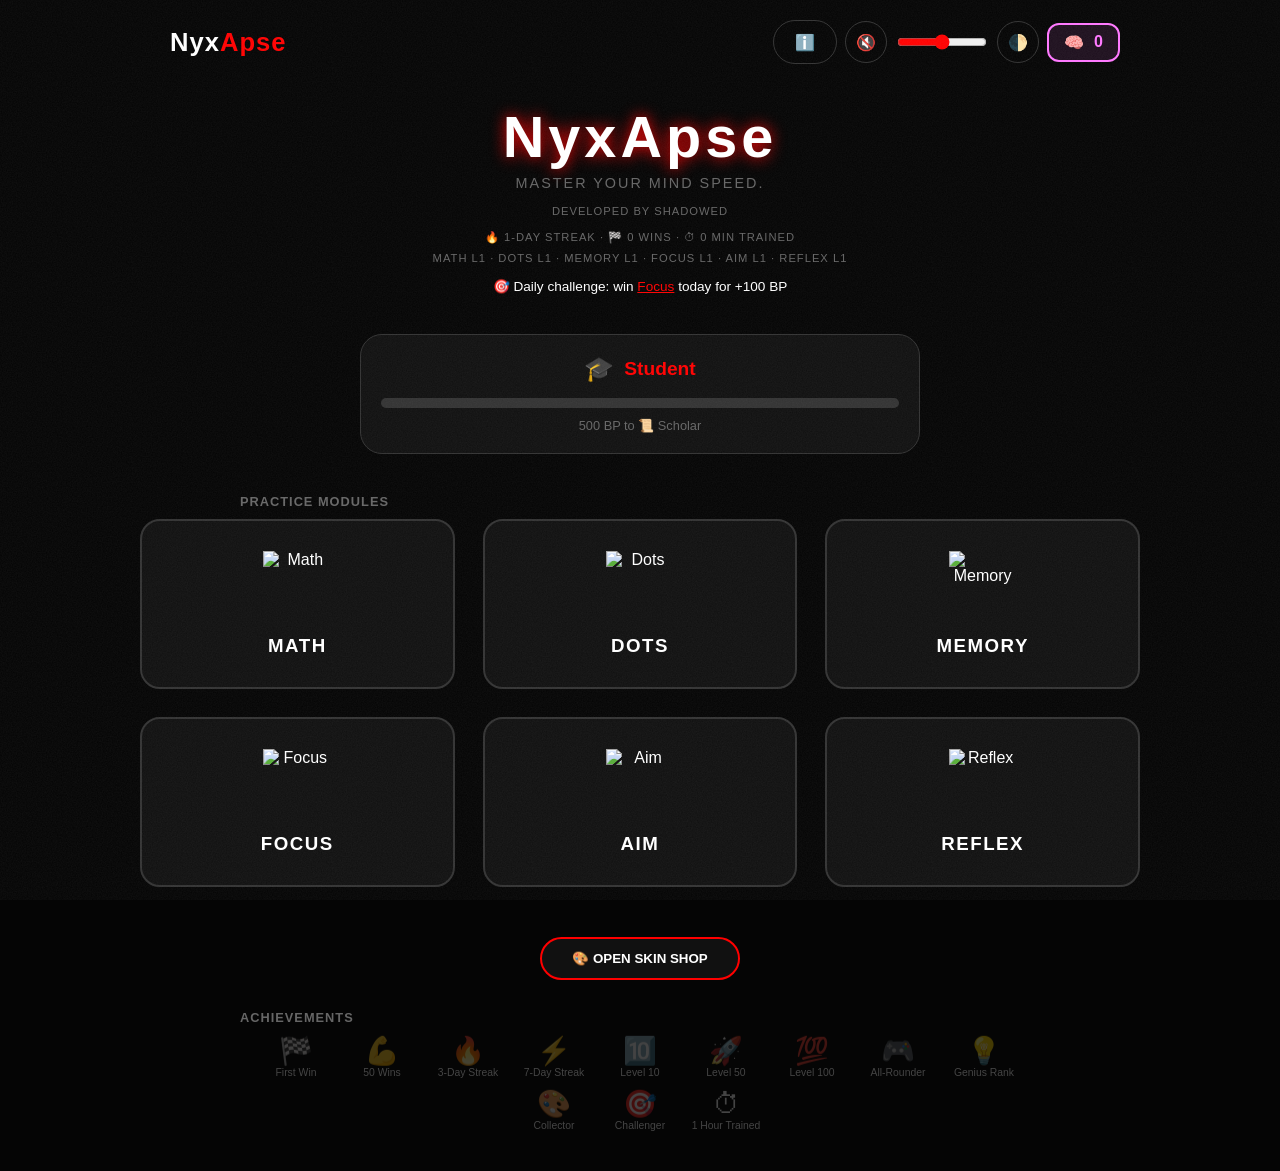
==== index.html @ dad2a2b0 "Add files via upload" ====
<!DOCTYPE html>
<html lang="en">
<head>
    <meta charset="UTF-8">
    <meta name="viewport" content="width=device-width, initial-scale=1.0">
    <link rel="icon" type="image/png" href="icon.png">
    <title>NyxApse | Brain Training Game</title>
    <link rel="manifest" href="manifest.json">
    <meta name="theme-color" content="#050505">
    <meta property="og:title" content="NyxApse - Master your mind speed">
    <meta property="og:description" content="6 brain games, ranks, skins and daily streaks. Free to play.">
    <meta property="og:image" content="https://shadowed-monarch.github.io/NyxApse/logo.png">
    <link rel="stylesheet" href="css/index.css?v=7">
    <link rel="stylesheet" href="css/ui.css?v=7">
</head>
<body>

    <div class="noise-overlay"></div>

    <header>
        <div class="logo-area">
            <img src="logo.png" alt="" class="site-logo">
            <span>Nyx<span style="color:var(--accent)">Apse</span></span>
        </div>
        <div style="display: flex; gap: 10px; align-items: center;">
            <a href="about.html" class="header-btn" style="text-decoration:none;" title="About">ℹ️</a>
            <button id="sound-btn" class="header-btn" onclick="toggleNoise()" aria-label="Toggle focus sound">🔇</button>
            <input id="vol" type="range" min="0.1" max="1.5" step="0.05" value="0.8" aria-label="Sound volume" style="width:70px;accent-color:var(--accent)" oninput="setVol(this.value)">
            <button class="header-btn" onclick="toggleLightDark()" aria-label="Toggle light or dark mode">🌓</button>
            <div class="brain-display">
                <span>🧠</span> <span id="brains">0</span>
            </div>
        </div>
    </header>

    <div class="hero">
        <h1>NyxApse</h1>
        <p>Master your mind speed.</p>
        <div class="dev-credit">DEVELOPED BY SHADOWED</div>
        <div id="bt-stats" class="dev-credit" style="line-height:1.8"></div>
        <div id="bt-daily" style="margin-top:10px;font-size:0.85rem;color:var(--text)"></div>
    </div>

    <div class="rank-container">
        <div style="display:flex; justify-content:center; align-items:center; gap:10px; margin-bottom:10px;">
            <span id="rank-icon" style="font-size:1.5rem;">🎓</span>
            <span id="rank-name" style="font-weight:bold; font-size:1.2rem; color:var(--accent)">STUDENT</span>
        </div>
        <div class="progress-bar"><div id="rank-progress"></div></div>
        <div id="next-rank-info" style="color:var(--subtext); font-size:0.8rem; margin-top:10px;"></div>
    </div>

    <div class="section-label">PRACTICE MODULES</div>

    <div class="game-grid">
        <a href="math.html" class="game-card">
            <img src="maths.png" alt="Math">
            <h3>MATH</h3>
        </a>
        <a href="dots.html" class="game-card">
            <img src="Dots.png" alt="Dots">
            <h3>DOTS</h3>
        </a>
        <a href="memory.html" class="game-card">
            <img src="memory.png" alt="Memory">
            <h3>MEMORY</h3>
        </a>
        <a href="stroop.html" class="game-card">
            <img src="Focus.png" alt="Focus">
            <h3>FOCUS</h3>
        </a>
        <a href="aim.html" class="game-card">
            <img src="Aim.png" alt="Aim">
            <h3>AIM</h3>
        </a>
        <a href="avoid.html" class="game-card">
            <img src="Reflex.png" alt="Reflex">
            <h3>REFLEX</h3>
        </a>
    </div>

    <button onclick="toggleShop()" style="margin-top:10px; padding:12px 30px; font-weight:bold; background:var(--card); color:var(--text); border:2px solid var(--accent); border-radius:25px; cursor:pointer;">
        🎨 OPEN SKIN SHOP
    </button>
    
    <div class="section-label" style="margin-top:30px">ACHIEVEMENTS</div>
    <div id="bt-ach" style="display:flex;flex-wrap:wrap;gap:10px;justify-content:center;width:90%;max-width:800px;margin-bottom:40px"></div>

    <div id="shop-overlay">
        <h2 style="color:var(--text); margin-bottom:30px;">CHOOSE SKIN</h2>
        <div class="shop-grid" id="shop-grid"></div>
        <div style="max-width:340px;text-align:center;color:var(--subtext);font-size:0.8rem;line-height:1.5;margin-bottom:12px"><b style="color:var(--text)">Save &amp; transfer</b><br>Your progress is stored only in this browser. Use <b>Export</b> to copy a save code, either as a backup or to move your progress to another device. Use <b>Import</b> to paste a code and restore it. <b>Reset</b> erases everything.</div>
        <div style="display:flex;gap:10px;margin-bottom:20px;flex-wrap:wrap;justify-content:center"><button class="header-btn" onclick="BT.exportSave()" title="Copy your save code (backup or move to another device)">📤 Export save</button><button class="header-btn" onclick="BT.importSave()" title="Paste a save code to restore your progress">📥 Import save</button><button class="header-btn" onclick="BT.resetSave()" title="Erase all progress">🗑 Reset</button></div>
        <button onclick="toggleShop()" style="padding:10px 20px; cursor:pointer; background:var(--text); color:var(--bg); border:none; border-radius:5px;">CLOSE</button>
    </div>

    <script src="js/theme.js?v=7"></script>
    <script src="js/game.js?v=7"></script>
    <script src="js/index.js?v=7"></script>
</body>
</html>
---- css/index.css ----
/* index.css - styles for the home screen */
@property --accent { syntax: '<color>'; initial-value: #ff0000; inherits: true; }

:root[data-theme="dark"] {
    --bg: #050505; --card: #111; --text: #ffffff;
    --subtext: #666; --border: #333; --overlay: rgba(0,0,0,0.95);
    --shadow-color: var(--accent);
}

:root[data-theme="light"] {
    --bg: #f5f5f5; --card: #ffffff; --text: #000000;
    --subtext: #555; --border: #ddd; --overlay: rgba(255,255,255,0.95);
    --shadow-color: transparent;
}

@keyframes rainbow-loop {
    0% { --accent: #ff0000; } 20% { --accent: #ffcc00; } 40% { --accent: #00ff00; }
    60% { --accent: #00ffff; } 80% { --accent: #9900ff; } 100% { --accent: #ff0000; }
}

.rainbow-active { animation: rainbow-loop 5s infinite linear !important; }

/* VISUAL NOISE (KEEPING GRAIN, REMOVED SCANLINES) */
.noise-overlay {
    position: fixed; top: 0; left: 0; width: 100%; height: 100%;
    pointer-events: none; z-index: 9999; opacity: 0.05;
    background: url("data:image/svg+xml,%3Csvg xmlns='http://www.w3.org/2000/svg' width='200' height='200'%3E%3Cfilter id='n'%3E%3CfeTurbulence type='fractalNoise' baseFrequency='.8' numOctaves='3'/%3E%3C/filter%3E%3Crect width='100%25' height='100%25' filter='url(%23n)'/%3E%3C/svg%3E");
    filter: contrast(170%) brightness(1000%);
}

body {
    background: var(--bg); color: var(--text);
    font-family: 'Segoe UI', sans-serif; margin: 0;
    display: flex; flex-direction: column; align-items: center; min-height: 100vh;
}

header {
    width: 100%; max-width: 1000px; padding: 20px;
    display: flex; justify-content: space-between; align-items: center; box-sizing: border-box;
}

.logo-area { display: flex; align-items: center; font-size: 1.5rem; font-weight: bold; letter-spacing: 1px; gap: 10px; }
.site-logo { height: 40px; width: auto; }

.hero { text-align: center; margin: 20px 0 20px 0; }
.hero h1 { font-size: 3rem; margin: 0; letter-spacing: 4px; font-weight: 900; text-shadow: 0 0 15px var(--shadow-color); }
.hero p { color: var(--subtext); letter-spacing: 2px; margin-top: 5px; text-transform: uppercase; font-size: 0.9rem; }
.dev-credit { font-size: 0.7rem; color: var(--subtext); margin-top: 10px; letter-spacing: 1px; text-transform: uppercase; }

.brain-display {
    background: rgba(255, 119, 255, 0.1); padding: 8px 15px; border-radius: 12px;
    color: #ff77ff; font-weight: bold; border: 2px solid #ff77ff;
    display: flex; align-items: center; gap: 10px;
}

.rank-container {
    width: 90%; max-width: 500px; background: var(--card);
    padding: 20px; border-radius: 20px; margin: 20px 0;
    border: 1px solid var(--border); text-align: center;
}
.progress-bar { width: 100%; height: 10px; background: var(--border); border-radius: 5px; margin-top: 15px; overflow: hidden; }
#rank-progress { height: 100%; background: var(--accent); width: 0%; transition: width 0.5s ease; box-shadow: 0 0 10px var(--shadow-color); }

.section-label {
    width: 90%; max-width: 800px; text-align: left; 
    margin: 20px 0 10px 0; color: var(--subtext); 
    font-size: 0.8rem; font-weight: bold; letter-spacing: 1px;
}

.game-grid {
    display: grid;
    grid-template-columns: repeat(auto-fit, minmax(140px, 1fr));
    gap: 20px; width: 90%; max-width: 800px; margin-bottom: 40px;
}

.game-card {
    background: var(--card); padding: 20px; border-radius: 15px;
    text-align: center; border: 2px solid var(--border); text-decoration: none;
    color: var(--text); transition: 0.3s; display: flex; flex-direction: column; align-items: center;
}
.game-card:hover { border-color: var(--accent); transform: translateY(-5px); box-shadow: 0 0 15px var(--shadow-color); }
.game-card img { width: 50px; height: 50px; margin-bottom: 10px; object-fit: contain; }

#shop-overlay { position: fixed; inset: 0; background: var(--overlay); display: none; flex-direction: column; align-items: center; justify-content: center; z-index: 1000; }
.shop-grid { display: grid; grid-template-columns: repeat(4, 1fr); gap: 15px; margin-bottom: 30px; }
.shop-item { width: 60px; height: 60px; border-radius: 50%; cursor: pointer; border: 3px solid transparent; display: flex; align-items: center; justify-content: center; }
.shop-item.selected { border-color: var(--text); box-shadow: 0 0 15px var(--text); }

.header-btn { background:none; border:1px solid var(--border); color:var(--text); cursor:pointer; padding:5px 12px; border-radius:15px; font-size: 1.1rem; transition: 0.2s; }
.header-btn:hover { border-color: var(--accent); }
---- css/ui.css ----
/* ui.css - shared responsive UI polish for every NyxApse page (loads last, overrides page styles) */
:root { --gh: clamp(260px, calc(var(--vvh, 100dvh) - 230px), 700px); }
* { -webkit-tap-highlight-color: transparent; }
button, a, input { touch-action: manipulation; }
::selection { background: var(--accent); color: #000; }
:focus-visible { outline: 3px solid var(--accent); outline-offset: 3px; }

/* ---------- Buttons ---------- */
.game-btn {
  min-height: 52px; padding: 14px 38px !important; font-weight: 700; letter-spacing: .04em;
  font-size: clamp(1.05rem, 2.6vw, 1.35rem) !important; border-radius: 999px !important;
  margin-top: clamp(12px, 3vh, 28px) !important; border: 2px solid var(--accent) !important;
  background: linear-gradient(135deg, color-mix(in srgb, var(--accent) 20%, var(--bg)), var(--bg)) !important;
  box-shadow: 0 6px 20px -10px var(--accent); transition: transform .15s, box-shadow .2s;
}
.game-btn:hover { background: var(--accent) !important; color: #000 !important; transform: translateY(-2px); box-shadow: 0 10px 26px -8px var(--accent); }
.game-btn:active { transform: scale(.96); }
.header-btn { min-width: 42px; min-height: 42px; display: inline-flex; align-items: center; justify-content: center; border-radius: 999px !important; transition: .2s; }
.header-btn:hover { background: var(--accent) !important; color: #000 !important; transform: translateY(-1px); }
body > header > a:first-child:not(.back-btn) { border: 1px solid var(--border); padding: 7px 16px; border-radius: 999px; transition: .2s; }
body > header > a:first-child:not(.back-btn):hover { border-color: var(--accent); background: var(--accent); color: #000 !important; }
header button { min-width: 34px; min-height: 34px; }

/* ---------- Game pages ---------- */
body:has(#game-container) { height: var(--vvh, 100dvh) !important; }
body:has(#game-container) > header { position: sticky; top: 0; z-index: 60; backdrop-filter: blur(8px); padding-inline: max(20px, calc((100vw - 900px) / 2)) !important; }
#game-container { height: var(--gh) !important; max-width: 900px !important; border-radius: 18px !important; box-shadow: 0 0 40px -18px var(--accent); }
body:has(#input-area) { --gh: clamp(240px, calc(var(--vvh, 100dvh) - 330px), 640px); }
body:has(#ans[inputmode]) { --gh: clamp(200px, calc(var(--vvh, 100dvh) - 430px), 600px); }
body:has(#main-start-btn):not(:has(#stats-bar)) #game-container {
  --ms: clamp(220px, min(92vw, calc(var(--vvh, 100dvh) - 250px)), 520px);
  width: var(--ms) !important; height: var(--ms) !important; max-width: none !important; max-height: none !important;
}
body > div[style*="font-size:1.2rem"]:has(> div) { display: flex !important; justify-content: center; }
#stats, #stats-bar, body > div[style*="font-size:1.2rem"] { gap: 10px; margin-top: 10px !important; font-size: clamp(.95rem, 2.4vw, 1.15rem) !important; }
#stats > div, #stats-bar > div, body > div[style*="font-size:1.2rem"] > div { background: var(--panel, transparent); border: 1px solid var(--border); border-radius: 999px; padding: 4px 16px; }
#input-area { margin-top: 12px !important; }
#ans { width: min(80vw, 260px) !important; transition: box-shadow .2s; }
#ans:focus { box-shadow: 0 0 18px var(--accent); }
#btn-container h1 { font-size: clamp(1.5rem, 5vw, 2.4rem) !important; max-width: 90%; }
@media (max-height: 560px) {
  body:has(#game-container) { --gh: clamp(150px, calc(var(--vvh, 100dvh) - 190px), 400px) !important; }
  body:has(#input-area) { --gh: clamp(120px, calc(var(--vvh, 100dvh) - 250px), 360px) !important; }
}

/* ---------- Home page ---------- */
.hero h1 { font-size: clamp(2rem, 7vw, 3.6rem) !important; }
header .logo-area { font-size: clamp(1.1rem, 4vw, 1.6rem); }
body > header:not(:has(.back-btn)) > div:last-child { flex-wrap: wrap; justify-content: flex-end; }
#vol { width: clamp(50px, 14vw, 90px) !important; }
.rank-container { max-width: 560px; border-radius: 22px; }
.game-grid { grid-template-columns: repeat(2, 1fr); gap: clamp(12px, 3vw, 24px); }
.game-card { border-radius: 20px; padding: clamp(16px, 3vw, 30px) 16px; }
.game-card h3 { margin: 6px 0 0; letter-spacing: .08em; }
@media (min-width: 760px) {
  .game-grid { grid-template-columns: repeat(3, 1fr); max-width: 900px; }
  .game-card img { width: 68px; height: 68px; }
}
@media (min-width: 1100px) { .game-grid { max-width: 1000px; gap: 28px; } }
#shop-overlay { overflow: auto; padding: 20px; box-sizing: border-box; justify-content: safe center !important; }
.shop-grid { grid-template-columns: repeat(4, auto) !important; }
.shop-item { width: clamp(52px, 16vw, 76px) !important; height: clamp(52px, 16vw, 76px) !important; transition: transform .15s; }
.shop-item:hover { transform: scale(1.1); }
@media (min-width: 640px) { .shop-grid { grid-template-columns: repeat(5, auto) !important; } }

/* ---------- About page ---------- */
.content-wrap { max-width: 780px !important; }
.section { transition: border-color .2s; }
.section:hover { border-color: var(--accent); }
.section p, .section li { line-height: 1.7; font-size: clamp(.95rem, 2.2vw, 1.05rem); }
h1 { font-size: clamp(1.7rem, 6vw, 2.6rem) !important; }

/* ---------- Small-screen fixes ---------- */
.rank-container { box-sizing: border-box; }
.header-btn { padding: 0 10px !important; font-size: 1rem !important; }
body > header:not(:has(.back-btn)) > div:last-child { gap: 8px !important; }
@media (max-width: 480px) { #vol { display: none; } }

/* ---------- Game header on phones ---------- */
body:has(#game-container) > header { gap: 6px; }
body:has(#game-container) > header > * { flex-shrink: 0; }
body:has(#game-container) > header > div:nth-child(2) { display: flex; align-items: center; justify-content: center; flex-wrap: wrap; row-gap: 2px; font-size: .85rem; }
body:has(#game-container) > header > div:nth-child(2) small { flex-basis: 100%; }
body > header > a:first-child:not(.back-btn) { white-space: nowrap; padding: 6px 12px; font-size: .85rem; }
@media (max-width: 480px) { body:has(#game-container) > header { padding-inline: 12px !important; } header button { min-width: 30px; min-height: 30px; } }

/* ---------- Narrow phones: header on two rows so nothing is cut off ---------- */
html, body { max-width: 100vw; }
@media (max-width: 520px) {
  body:has(#game-container) > header { flex-wrap: wrap; justify-content: space-between; row-gap: 6px; padding-block: 8px !important; }
  body:has(#game-container) > header > div:nth-child(2) { order: 3; flex-basis: 100%; }
  body:has(#game-container) { --gh: clamp(240px, calc(var(--vvh, 100dvh) - 280px), 640px); }
  body:has(#input-area) { --gh: clamp(220px, calc(var(--vvh, 100dvh) - 380px), 600px); }
  body:has(#ans[inputmode]) { --gh: clamp(180px, calc(var(--vvh, 100dvh) - 480px), 560px); }
  body:has(#main-start-btn):not(:has(#stats-bar)) #game-container { --ms: clamp(220px, min(92vw, calc(var(--vvh, 100dvh) - 300px)), 520px); }
}

/* ---------- Bubbles stay inside the box; stat chips wrap ---------- */
.bubble { box-sizing: border-box; }
#stats { flex-wrap: wrap; justify-content: center; }

/* ---------- Keyboard open (class "kb" is set by game.js from the visible height) ---------- */
html.kb body:has(#game-container) > header > div:nth-child(2) { display: none; }
html.kb body:has(#game-container) > header { padding-block: 4px !important; }
html.kb body:has(#input-area) { --gh: clamp(110px, calc(var(--vvh) - 215px), 420px) !important; }

/* ---------- Answer-box pages (Math, Focus): layout always fits above the keyboard ---------- */
html:has(#input-area) { overflow: hidden; }
body:has(#input-area) { position: fixed; top: var(--vvt, 0px); left: 0; width: 100%; height: var(--vvh, 100dvh) !important; }
body:has(#input-area) #game-container { flex: 1 1 0; height: auto !important; min-height: 80px; margin-top: 8px !important; }
html.kb body:has(#input-area) #stats, html.kb body:has(#input-area) > div[style*="font-size:1.2rem"] { margin-top: 4px !important; }
html.kb body:has(#input-area) #input-area { margin-top: 6px !important; margin-bottom: 6px; }
html.kb #ans { padding: 8px !important; font-size: 1.3rem !important; }
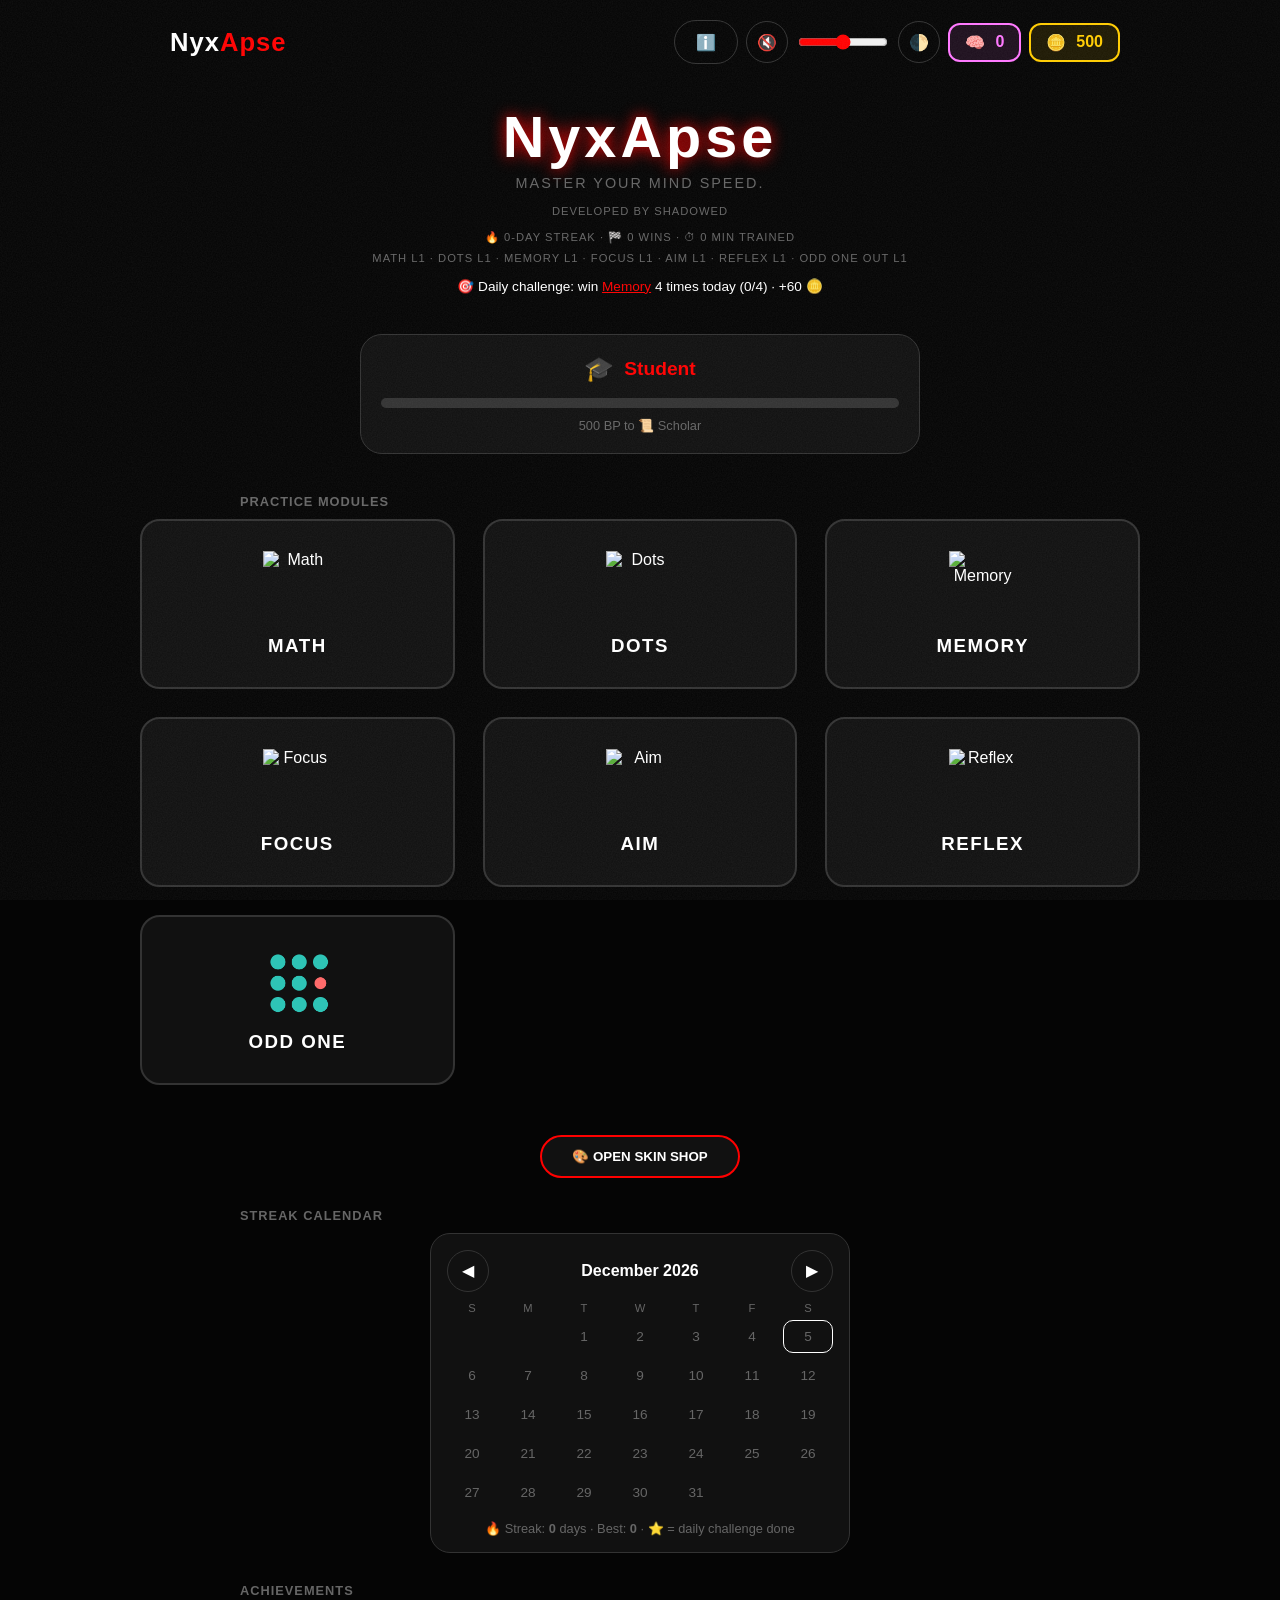
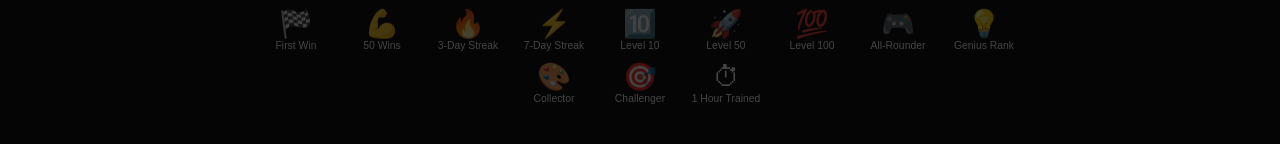
==== commit d46d4144: "Add files via upload" ====
--- a/index.html
+++ b/index.html
@@ -10,8 +10,8 @@
     <meta property="og:title" content="NyxApse - Master your mind speed">
     <meta property="og:description" content="6 brain games, ranks, skins and daily streaks. Free to play.">
     <meta property="og:image" content="https://shadowed-monarch.github.io/NyxApse/logo.png">
-    <link rel="stylesheet" href="css/index.css?v=7">
-    <link rel="stylesheet" href="css/ui.css?v=7">
+    <link rel="stylesheet" href="css/index.css?v=8">
+    <link rel="stylesheet" href="css/ui.css?v=8">
 </head>
 <body>
 
@@ -29,6 +29,9 @@
             <button class="header-btn" onclick="toggleLightDark()" aria-label="Toggle light or dark mode">🌓</button>
             <div class="brain-display">
                 <span>🧠</span> <span id="brains">0</span>
+            </div>
+            <div class="brain-display" style="border-color:#ffcc00;color:#ffcc00;background:rgba(255,204,0,.1)" title="Coins: spend them in the Skin Shop">
+                <span>🪙</span> <span id="wallet">0</span>
             </div>
         </div>
     </header>
@@ -77,25 +80,33 @@
             <img src="Reflex.png" alt="Reflex">
             <h3>REFLEX</h3>
         </a>
+        <a href="oddout.html" class="game-card">
+            <img src="oddout.png" alt="Odd One Out">
+            <h3>ODD ONE</h3>
+        </a>
     </div>
 
     <button onclick="toggleShop()" style="margin-top:10px; padding:12px 30px; font-weight:bold; background:var(--card); color:var(--text); border:2px solid var(--accent); border-radius:25px; cursor:pointer;">
         🎨 OPEN SKIN SHOP
     </button>
     
-    <div class="section-label" style="margin-top:30px">ACHIEVEMENTS</div>
+    <div class="section-label" style="margin-top:30px">STREAK CALENDAR</div>
+    <div id="bt-cal"></div>
+
+    <div class="section-label" style="margin-top:20px">ACHIEVEMENTS</div>
     <div id="bt-ach" style="display:flex;flex-wrap:wrap;gap:10px;justify-content:center;width:90%;max-width:800px;margin-bottom:40px"></div>
 
     <div id="shop-overlay">
-        <h2 style="color:var(--text); margin-bottom:30px;">CHOOSE SKIN</h2>
+        <h2 style="color:var(--text); margin-bottom:8px;">CHOOSE SKIN</h2>
+        <div id="shop-wallet" style="margin-bottom:22px;font-weight:bold;color:#ffcc00"></div>
         <div class="shop-grid" id="shop-grid"></div>
         <div style="max-width:340px;text-align:center;color:var(--subtext);font-size:0.8rem;line-height:1.5;margin-bottom:12px"><b style="color:var(--text)">Save &amp; transfer</b><br>Your progress is stored only in this browser. Use <b>Export</b> to copy a save code, either as a backup or to move your progress to another device. Use <b>Import</b> to paste a code and restore it. <b>Reset</b> erases everything.</div>
         <div style="display:flex;gap:10px;margin-bottom:20px;flex-wrap:wrap;justify-content:center"><button class="header-btn" onclick="BT.exportSave()" title="Copy your save code (backup or move to another device)">📤 Export save</button><button class="header-btn" onclick="BT.importSave()" title="Paste a save code to restore your progress">📥 Import save</button><button class="header-btn" onclick="BT.resetSave()" title="Erase all progress">🗑 Reset</button></div>
         <button onclick="toggleShop()" style="padding:10px 20px; cursor:pointer; background:var(--text); color:var(--bg); border:none; border-radius:5px;">CLOSE</button>
     </div>
 
-    <script src="js/theme.js?v=7"></script>
-    <script src="js/game.js?v=7"></script>
-    <script src="js/index.js?v=7"></script>
+    <script src="js/theme.js?v=8"></script>
+    <script src="js/game.js?v=8"></script>
+    <script src="js/index.js?v=8"></script>
 </body>
 </html>
--- a/css/index.css
+++ b/css/index.css
@@ -88,3 +88,14 @@
 
 .header-btn { background:none; border:1px solid var(--border); color:var(--text); cursor:pointer; padding:5px 12px; border-radius:15px; font-size: 1.1rem; transition: 0.2s; }
 .header-btn:hover { border-color: var(--accent); }
+
+/* streak calendar */
+#bt-cal { width: 90%; max-width: 420px; background: var(--card); border: 1px solid var(--border); border-radius: 20px; padding: 16px; margin-bottom: 10px; box-sizing: border-box; }
+.cal-head { display: flex; align-items: center; justify-content: space-between; margin-bottom: 10px; }
+.cal-grid { display: grid; grid-template-columns: repeat(7, 1fr); gap: 6px; text-align: center; font-size: .85rem; }
+.cal-dow { color: var(--subtext); font-size: .7rem; }
+.cal-day { position: relative; padding: 8px 0; border-radius: 10px; border: 1px solid transparent; color: var(--subtext); }
+.cal-day.on { background: var(--accent); color: #000; font-weight: bold; }
+.cal-day.today { border-color: var(--text); }
+.cal-day i { position: absolute; top: -6px; right: -2px; font-size: .6rem; font-style: normal; }
+.cal-foot { margin-top: 12px; font-size: .8rem; color: var(--subtext); text-align: center; }
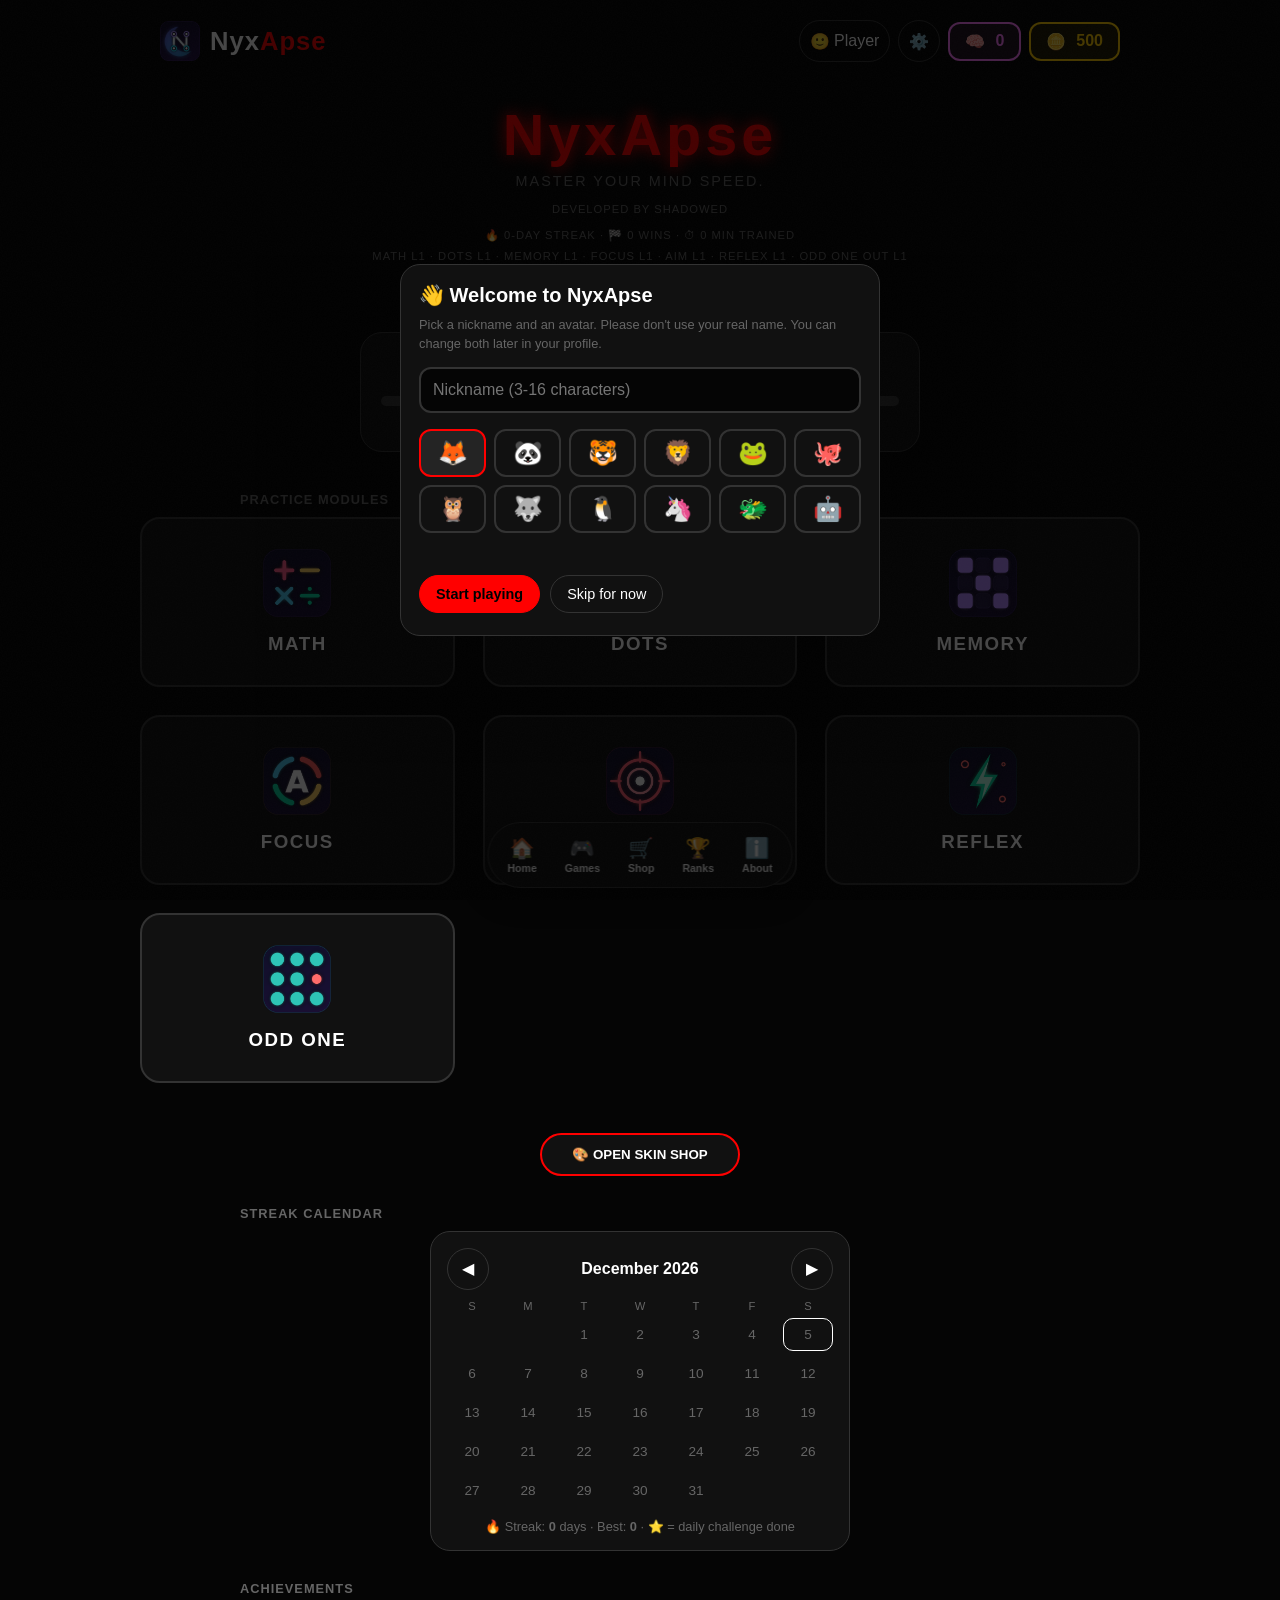
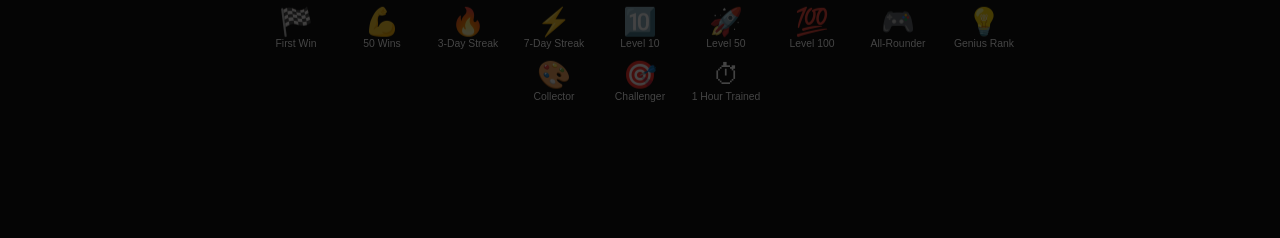
==== commit cc9a107f: "Add files via upload" ====
--- a/index.html
+++ b/index.html
@@ -10,8 +10,9 @@
     <meta property="og:title" content="NyxApse - Master your mind speed">
     <meta property="og:description" content="6 brain games, ranks, skins and daily streaks. Free to play.">
     <meta property="og:image" content="https://shadowed-monarch.github.io/NyxApse/logo.png">
-    <link rel="stylesheet" href="css/index.css?v=8">
-    <link rel="stylesheet" href="css/ui.css?v=8">
+    <link rel="stylesheet" href="css/index.css?v=9">
+    <link rel="stylesheet" href="css/ui.css?v=9">
+    <link rel="stylesheet" href="css/shell.css?v=9">
 </head>
 <body>
 
@@ -23,11 +24,9 @@
             <span>Nyx<span style="color:var(--accent)">Apse</span></span>
         </div>
         <div style="display: flex; gap: 10px; align-items: center;">
-            <a href="about.html" class="header-btn" style="text-decoration:none;" title="About">ℹ️</a>
-            <button id="sound-btn" class="header-btn" onclick="toggleNoise()" aria-label="Toggle focus sound">🔇</button>
-            <input id="vol" type="range" min="0.1" max="1.5" step="0.05" value="0.8" aria-label="Sound volume" style="width:70px;accent-color:var(--accent)" oninput="setVol(this.value)">
-            <button class="header-btn" onclick="toggleLightDark()" aria-label="Toggle light or dark mode">🌓</button>
-            <div class="brain-display">
+            <button id="profile-chip" class="header-btn" onclick="NX.openProfile()" aria-label="Profile"><span id="pf-avatar">🙂</span>&nbsp;<span id="pf-name">Player</span></button>
+            <button id="gear" class="header-btn" onclick="NX.openSettings()" aria-label="Settings">⚙️</button>
+            <div class="brain-display" title="Brain Power: your score and rank">
                 <span>🧠</span> <span id="brains">0</span>
             </div>
             <div class="brain-display" style="border-color:#ffcc00;color:#ffcc00;background:rgba(255,204,0,.1)" title="Coins: spend them in the Skin Shop">
@@ -100,13 +99,21 @@
         <h2 style="color:var(--text); margin-bottom:8px;">CHOOSE SKIN</h2>
         <div id="shop-wallet" style="margin-bottom:22px;font-weight:bold;color:#ffcc00"></div>
         <div class="shop-grid" id="shop-grid"></div>
-        <div style="max-width:340px;text-align:center;color:var(--subtext);font-size:0.8rem;line-height:1.5;margin-bottom:12px"><b style="color:var(--text)">Save &amp; transfer</b><br>Your progress is stored only in this browser. Use <b>Export</b> to copy a save code, either as a backup or to move your progress to another device. Use <b>Import</b> to paste a code and restore it. <b>Reset</b> erases everything.</div>
-        <div style="display:flex;gap:10px;margin-bottom:20px;flex-wrap:wrap;justify-content:center"><button class="header-btn" onclick="BT.exportSave()" title="Copy your save code (backup or move to another device)">📤 Export save</button><button class="header-btn" onclick="BT.importSave()" title="Paste a save code to restore your progress">📥 Import save</button><button class="header-btn" onclick="BT.resetSave()" title="Erase all progress">🗑 Reset</button></div>
+        <div style="max-width:340px;text-align:center;color:var(--subtext);font-size:0.8rem;line-height:1.5;margin-bottom:16px">Back up or move your progress in ⚙️ Settings → Data.</div>
         <button onclick="toggleShop()" style="padding:10px 20px; cursor:pointer; background:var(--text); color:var(--bg); border:none; border-radius:5px;">CLOSE</button>
     </div>
 
-    <script src="js/theme.js?v=8"></script>
-    <script src="js/game.js?v=8"></script>
-    <script src="js/index.js?v=8"></script>
+    <nav id="dock" aria-label="Menu">
+        <button onclick="NX.go('home')"><span>🏠</span>Home</button>
+        <button onclick="NX.go('games')"><span>🎮</span>Games</button>
+        <button onclick="NX.go('shop')"><span>🛒</span>Shop</button>
+        <button onclick="NX.go('ranks')"><span>🏆</span>Ranks</button>
+        <button onclick="NX.go('about')"><span>ℹ️</span>About</button>
+    </nav>
+
+    <script src="js/theme.js?v=9"></script>
+    <script src="js/game.js?v=9"></script>
+    <script src="js/shell.js?v=9"></script>
+    <script src="js/index.js?v=9"></script>
 </body>
 </html>
--- a/css/shell.css
+++ b/css/shell.css
@@ -0,0 +1,55 @@
+/* shell.css - settings, profile, menu dock and the minimal look (shared by every page) */
+.bt-modal { position: fixed; inset: 0; z-index: 99990; background: rgba(0, 0, 0, .72); display: flex; align-items: center; justify-content: center; padding: 14px; box-sizing: border-box; }
+.bt-card { background: var(--panel, #111); color: var(--text, #fff); border: 1px solid var(--border, #333); border-radius: 20px; width: 100%; max-width: 480px; max-height: 92dvh; overflow-y: auto; padding: 18px 18px 22px; box-sizing: border-box; font-family: 'Segoe UI', sans-serif; }
+.bt-head { display: flex; align-items: center; justify-content: space-between; margin-bottom: 8px; }
+.bt-head h2 { margin: 0; font-size: 1.25rem; }
+.bt-x { background: none; border: 1px solid var(--border); color: var(--text); width: 36px; height: 36px; border-radius: 50%; cursor: pointer; font-size: 1rem; }
+.bt-card h3 { margin: 18px 0 6px; font-size: .85rem; letter-spacing: .08em; text-transform: uppercase; color: var(--accent); }
+.bt-card .row { display: flex; align-items: center; justify-content: space-between; gap: 12px; padding: 8px 0; border-bottom: 1px solid var(--border); font-size: .95rem; }
+.bt-card .row small, .hint { color: var(--subtext); font-size: .8rem; }
+.hint { line-height: 1.5; margin: 6px 0; }
+.hint a { color: var(--accent); }
+.seg { display: flex; border: 1px solid var(--border); border-radius: 999px; overflow: hidden; flex-wrap: nowrap; }
+.seg button { background: transparent; color: var(--text); border: 0; padding: 7px 12px; cursor: pointer; font-size: .85rem; }
+.seg button.on { background: var(--accent); color: #000; font-weight: 700; }
+input.sw { appearance: none; -webkit-appearance: none; width: 46px; height: 26px; border-radius: 999px; background: var(--border); position: relative; cursor: pointer; flex-shrink: 0; transition: background .2s; }
+input.sw::after { content: ''; position: absolute; top: 3px; left: 3px; width: 20px; height: 20px; border-radius: 50%; background: #fff; transition: transform .2s; }
+input.sw:checked { background: var(--accent); }
+input.sw:checked::after { transform: translateX(20px); }
+.bt-card input[type=range] { accent-color: var(--accent); width: 150px; }
+.rng { display: flex; align-items: center; gap: 8px; } .tv { min-width: 52px; text-align: right; font-size: .8rem; }
+.bt-btns { display: flex; gap: 10px; flex-wrap: wrap; margin-top: 10px; }
+.bt-btn { background: transparent; color: var(--text); border: 1px solid var(--border); border-radius: 999px; padding: 10px 16px; cursor: pointer; font-size: .9rem; margin-top: 8px; }
+.bt-btn.pri { background: var(--accent); color: #000; border-color: var(--accent); font-weight: 700; }
+.bt-btn:hover { border-color: var(--accent); }
+.bt-in { width: 100%; box-sizing: border-box; padding: 12px; font-size: 1rem; border-radius: 12px; border: 2px solid var(--border); background: var(--bg); color: var(--text); margin: 8px 0; }
+.bt-in:focus { border-color: var(--accent); outline: none; }
+.av-grid { display: grid; grid-template-columns: repeat(6, 1fr); gap: 8px; margin: 8px 0; }
+.av { font-size: 1.5rem; padding: 8px 0; border-radius: 12px; border: 2px solid var(--border); background: transparent; cursor: pointer; }
+.av.on { border-color: var(--accent); background: rgba(255, 255, 255, .08); }
+.err { color: #ff6b6b; font-size: .85rem; min-height: 1.2em; margin: 4px 0; }
+.pf-top { display: flex; align-items: center; gap: 14px; margin: 10px 0; }
+.pf-av { font-size: 2.6rem; width: 70px; height: 70px; display: flex; align-items: center; justify-content: center; border-radius: 50%; border: 3px solid var(--accent); }
+.pf-nm { font-size: 1.2rem; }
+.stat-grid { display: grid; grid-template-columns: repeat(3, 1fr); gap: 8px; margin: 10px 0; }
+.stat-grid div { border: 1px solid var(--border); border-radius: 12px; padding: 8px 4px; text-align: center; font-size: .7rem; color: var(--subtext); }
+.stat-grid b { display: block; font-size: 1.05rem; color: var(--text); }
+.lv-grid { display: flex; flex-wrap: wrap; gap: 6px; font-size: .75rem; color: var(--subtext); } .lv-grid span { border: 1px solid var(--border); border-radius: 999px; padding: 3px 9px; }
+#pf-name { max-width: 90px; overflow: hidden; text-overflow: ellipsis; white-space: nowrap; display: inline-block; vertical-align: bottom; }
+/* menu dock (home page) */
+#dock { position: fixed; left: 50%; bottom: max(12px, env(safe-area-inset-bottom)); transform: translateX(-50%); display: flex; gap: 2px; background: var(--card, #111); border: 1px solid var(--border); border-radius: 999px; padding: 6px; z-index: 500; box-shadow: 0 8px 30px rgba(0, 0, 0, .45); backdrop-filter: blur(10px); max-width: 96vw; }
+#dock button { background: transparent; border: 0; color: var(--text); display: flex; flex-direction: column; align-items: center; gap: 2px; padding: 7px 13px; border-radius: 999px; cursor: pointer; font-size: .66rem; font-weight: 600; }
+#dock button span { font-size: 1.25rem; }
+#dock button:hover, #dock button:active { background: var(--accent); color: #000; }
+body:has(#dock) { padding-bottom: 96px; }
+/* the name follows your skin colour (including rainbow) */
+.hero h1 { color: var(--accent) !important; }
+/* looks */
+html.bt-noglow *, html.bt-noglow *::before, html.bt-noglow *::after { text-shadow: none !important; box-shadow: none !important; }
+html.bt-nograin .noise-overlay { display: none !important; }
+html.bt-min .game-card, html.bt-min .rank-container, html.bt-min .section, html.bt-min #bt-cal { background: transparent !important; border-radius: 12px !important; }
+html.bt-min .game-card:hover { transform: none !important; }
+html.bt-min .hero h1 { letter-spacing: 2px !important; }
+html.bt-min #dock, html.bt-min .bt-card { backdrop-filter: none; }
+html.bt-big { font-size: 112%; }
+html.bt-compact .game-card { padding: 10px !important; } html.bt-compact .hero { margin: 6px 0 !important; } html.bt-compact .rank-container { margin: 10px 0 !important; padding: 12px !important; }
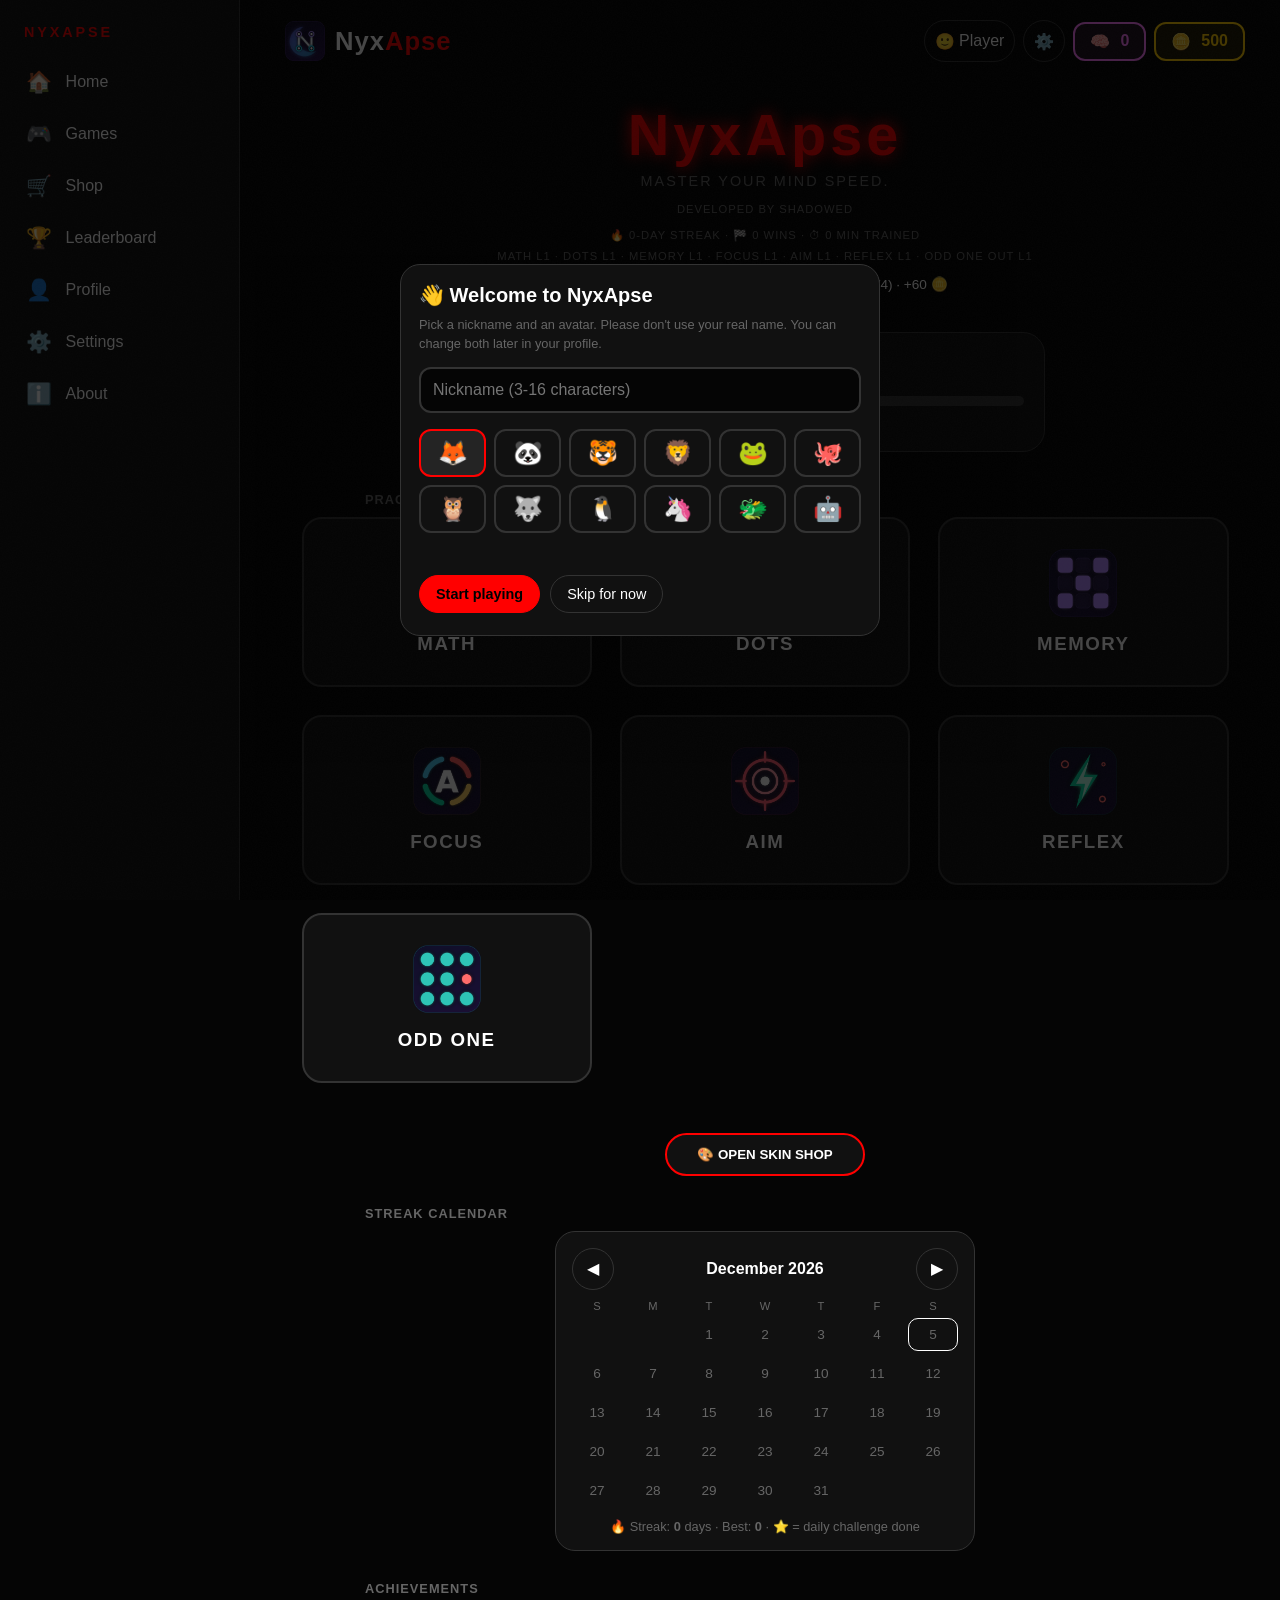
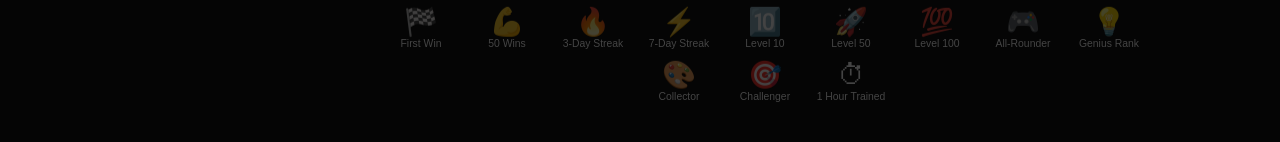
==== commit daf39431: "Add files via upload" ====
--- a/index.html
+++ b/index.html
@@ -20,6 +20,7 @@
 
     <header>
         <div class="logo-area">
+            <button id="menu-btn" class="header-btn" onclick="NX.menu()" aria-label="Menu">☰</button>
             <img src="logo.png" alt="" class="site-logo">
             <span>Nyx<span style="color:var(--accent)">Apse</span></span>
         </div>
@@ -103,11 +104,15 @@
         <button onclick="toggleShop()" style="padding:10px 20px; cursor:pointer; background:var(--text); color:var(--bg); border:none; border-radius:5px;">CLOSE</button>
     </div>
 
+    <div id="dock-bg" onclick="NX.menu()"></div>
     <nav id="dock" aria-label="Menu">
+        <div class="dock-brand">NyxApse</div>
         <button onclick="NX.go('home')"><span>🏠</span>Home</button>
         <button onclick="NX.go('games')"><span>🎮</span>Games</button>
         <button onclick="NX.go('shop')"><span>🛒</span>Shop</button>
-        <button onclick="NX.go('ranks')"><span>🏆</span>Ranks</button>
+        <button onclick="NX.go('ranks')"><span>🏆</span>Leaderboard</button>
+        <button onclick="NX.go('profile')"><span>👤</span>Profile</button>
+        <button onclick="NX.go('settings')"><span>⚙️</span>Settings</button>
         <button onclick="NX.go('about')"><span>ℹ️</span>About</button>
     </nav>
 
--- a/css/shell.css
+++ b/css/shell.css
@@ -36,12 +36,6 @@
 .stat-grid b { display: block; font-size: 1.05rem; color: var(--text); }
 .lv-grid { display: flex; flex-wrap: wrap; gap: 6px; font-size: .75rem; color: var(--subtext); } .lv-grid span { border: 1px solid var(--border); border-radius: 999px; padding: 3px 9px; }
 #pf-name { max-width: 90px; overflow: hidden; text-overflow: ellipsis; white-space: nowrap; display: inline-block; vertical-align: bottom; }
-/* menu dock (home page) */
-#dock { position: fixed; left: 50%; bottom: max(12px, env(safe-area-inset-bottom)); transform: translateX(-50%); display: flex; gap: 2px; background: var(--card, #111); border: 1px solid var(--border); border-radius: 999px; padding: 6px; z-index: 500; box-shadow: 0 8px 30px rgba(0, 0, 0, .45); backdrop-filter: blur(10px); max-width: 96vw; }
-#dock button { background: transparent; border: 0; color: var(--text); display: flex; flex-direction: column; align-items: center; gap: 2px; padding: 7px 13px; border-radius: 999px; cursor: pointer; font-size: .66rem; font-weight: 600; }
-#dock button span { font-size: 1.25rem; }
-#dock button:hover, #dock button:active { background: var(--accent); color: #000; }
-body:has(#dock) { padding-bottom: 96px; }
 /* the name follows your skin colour (including rainbow) */
 .hero h1 { color: var(--accent) !important; }
 /* looks */
@@ -53,3 +47,43 @@
 html.bt-min #dock, html.bt-min .bt-card { backdrop-filter: none; }
 html.bt-big { font-size: 112%; }
 html.bt-compact .game-card { padding: 10px !important; } html.bt-compact .hero { margin: 6px 0 !important; } html.bt-compact .rank-container { margin: 10px 0 !important; padding: 12px !important; }
+
+/* ---------- left menu: a slide-in drawer on phones, a fixed side rail on desktop ---------- */
+#dock { position: fixed; top: 0; left: 0; bottom: 0; width: 240px; z-index: 600; display: flex; flex-direction: column; gap: 4px; padding: 18px 12px; box-sizing: border-box; overflow-y: auto; background: var(--card, #111); border-right: 1px solid var(--border); transform: translateX(-104%); transition: transform .25s ease; }
+#dock .dock-brand { font-weight: 800; letter-spacing: .2em; text-transform: uppercase; font-size: .9rem; padding: 6px 12px 14px; color: var(--accent); }
+#dock button { display: flex; align-items: center; gap: 14px; width: 100%; padding: 12px 14px; border-radius: 12px; border: 0; background: transparent; color: var(--text); font-size: 1rem; text-align: left; cursor: pointer; }
+#dock button span { font-size: 1.3rem; width: 1.6rem; text-align: center; }
+#dock button:hover, #dock button:active { background: var(--accent); color: #000; }
+#dock-bg { position: fixed; inset: 0; z-index: 550; background: rgba(0, 0, 0, .55); display: none; }
+body.menu-open #dock { transform: none; }
+body.menu-open #dock-bg { display: block; }
+#menu-btn { margin-right: 4px; }
+@media (min-width: 900px) {
+  #dock { transform: none; }
+  #dock-bg, body.menu-open #dock-bg { display: none; }
+  #menu-btn { display: none; }
+  body:has(#dock) { padding-left: 250px; }
+}
+/* ---------- the glow follows the live (rainbow) colour ---------- */
+html[data-theme="dark"] body { --shadow-color: var(--accent); }
+/* ---------- timers ---------- */
+.rng { flex-wrap: wrap; justify-content: flex-end; } .tv { flex-basis: 100%; text-align: right; min-width: 0; color: var(--subtext); }
+/* ---------- MINIMAL: true black and white, flat and sleek, no glow ---------- */
+html.bt-min { filter: grayscale(1); }
+html.bt-min.bt-colors { filter: none; }                       /* the Focus game needs real colours */
+html.bt-min, html.bt-min body { --accent: #ffffff !important; }
+html.bt-min body.rainbow-active { animation: none !important; }
+html.bt-min[data-theme="dark"] { --bg: #000; --card: #000; --panel: #000; --text: #f2f2f2; --subtext: #8c8c8c; --border: #2b2b2b; --brain: #f2f2f2; --overlay: rgba(0, 0, 0, .94); }
+html.bt-min[data-theme="light"] { --bg: #fff; --card: #fff; --panel: #fff; --text: #0a0a0a; --subtext: #6b6b6b; --border: #d8d8d8; --brain: #0a0a0a; --overlay: rgba(255, 255, 255, .95); }
+html.bt-min[data-theme="light"], html.bt-min[data-theme="light"] body { --accent: #000000 !important; }
+html.bt-min *, html.bt-min *::before, html.bt-min *::after { box-shadow: none !important; text-shadow: none !important; }
+html.bt-min .game-card, html.bt-min .rank-container, html.bt-min .section, html.bt-min #bt-cal, html.bt-min .bt-card, html.bt-min #dock { background: var(--bg) !important; border: 1px solid var(--border) !important; border-radius: 6px !important; }
+html.bt-min .game-btn, html.bt-min .header-btn, html.bt-min .bt-btn, html.bt-min .brain-display, html.bt-min .seg, html.bt-min .seg button, html.bt-min #game-container, html.bt-min .bt-in, html.bt-min #ans { border-radius: 6px !important; }
+html.bt-min .brain-display { background: transparent !important; border: 1px solid var(--border) !important; color: var(--text) !important; }
+html.bt-min .game-btn { background: transparent !important; border: 1px solid var(--text) !important; color: var(--text) !important; letter-spacing: .14em; font-weight: 500; }
+html.bt-min .game-btn:hover, html.bt-min .header-btn:hover, html.bt-min .bt-btn:hover, html.bt-min #dock button:hover, html.bt-min .bt-btn.pri, html.bt-min .seg button.on { background: var(--text) !important; color: var(--bg) !important; border-color: var(--text) !important; }
+html.bt-min .hero h1 { font-weight: 300 !important; letter-spacing: .35em !important; font-size: clamp(1.6rem, 6vw, 2.6rem) !important; }
+html.bt-min .game-card h3 { font-weight: 500; letter-spacing: .18em; font-size: .8rem; }
+html.bt-min body > header { border-bottom-width: 1px !important; }
+html.bt-min #dock .dock-brand { font-weight: 300; }
+html.bt-min .cal-day.on { background: var(--text) !important; color: var(--bg) !important; }
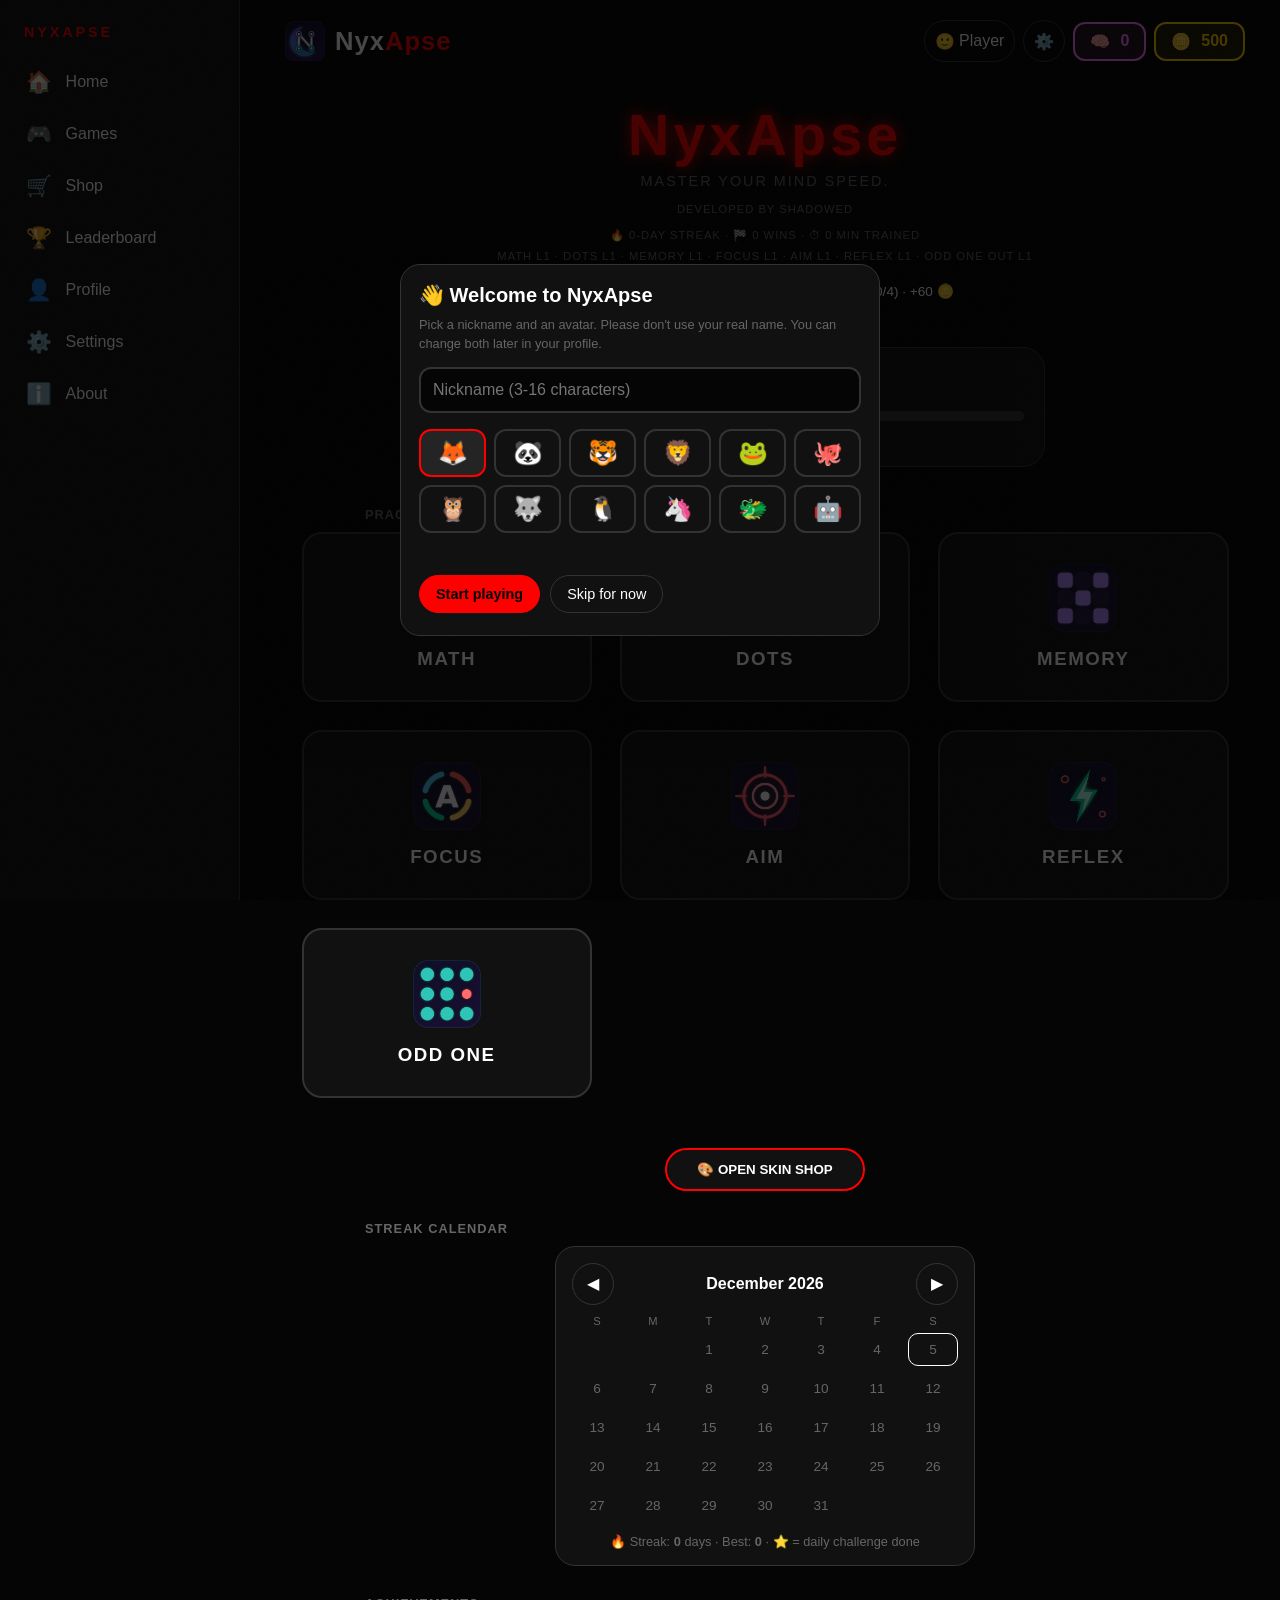
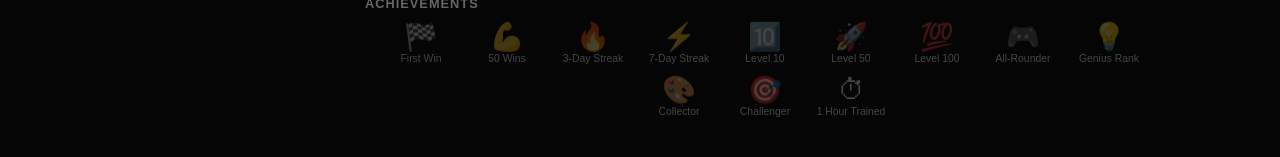
==== commit 06db71b6: "Add files via upload" ====
--- a/index.html
+++ b/index.html
@@ -10,9 +10,9 @@
     <meta property="og:title" content="NyxApse - Master your mind speed">
     <meta property="og:description" content="6 brain games, ranks, skins and daily streaks. Free to play.">
     <meta property="og:image" content="https://shadowed-monarch.github.io/NyxApse/logo.png">
-    <link rel="stylesheet" href="css/index.css?v=9">
-    <link rel="stylesheet" href="css/ui.css?v=9">
-    <link rel="stylesheet" href="css/shell.css?v=9">
+    <link rel="stylesheet" href="css/index.css?v=1.0.0">
+    <link rel="stylesheet" href="css/ui.css?v=1.0.0">
+    <link rel="stylesheet" href="css/shell.css?v=1.0.0">
 </head>
 <body>
 
@@ -100,6 +100,7 @@
         <h2 style="color:var(--text); margin-bottom:8px;">CHOOSE SKIN</h2>
         <div id="shop-wallet" style="margin-bottom:22px;font-weight:bold;color:#ffcc00"></div>
         <div class="shop-grid" id="shop-grid"></div>
+        <div id="shop-info" class="shop-info"></div>
         <div style="max-width:340px;text-align:center;color:var(--subtext);font-size:0.8rem;line-height:1.5;margin-bottom:16px">Back up or move your progress in ⚙️ Settings → Data.</div>
         <button onclick="toggleShop()" style="padding:10px 20px; cursor:pointer; background:var(--text); color:var(--bg); border:none; border-radius:5px;">CLOSE</button>
     </div>
@@ -116,9 +117,11 @@
         <button onclick="NX.go('about')"><span>ℹ️</span>About</button>
     </nav>
 
-    <script src="js/theme.js?v=9"></script>
-    <script src="js/game.js?v=9"></script>
-    <script src="js/shell.js?v=9"></script>
-    <script src="js/index.js?v=9"></script>
+    <script src="js/theme.js?v=1.0.0"></script>
+    <script src="js/game.js?v=1.0.0"></script>
+    <script src="js/shell.js?v=1.0.0"></script>
+    <script src="js/config.js?v=1.0.0"></script>
+    <script src="js/leaderboard.js?v=1.0.0"></script>
+    <script src="js/index.js?v=1.0.0"></script>
 </body>
 </html>
--- a/css/shell.css
+++ b/css/shell.css
@@ -68,22 +68,69 @@
 html[data-theme="dark"] body { --shadow-color: var(--accent); }
 /* ---------- timers ---------- */
 .rng { flex-wrap: wrap; justify-content: flex-end; } .tv { flex-basis: 100%; text-align: right; min-width: 0; color: var(--subtext); }
-/* ---------- MINIMAL: true black and white, flat and sleek, no glow ---------- */
-html.bt-min { filter: grayscale(1); }
-html.bt-min.bt-colors { filter: none; }                       /* the Focus game needs real colours */
-html.bt-min, html.bt-min body { --accent: #ffffff !important; }
-html.bt-min body.rainbow-active { animation: none !important; }
-html.bt-min[data-theme="dark"] { --bg: #000; --card: #000; --panel: #000; --text: #f2f2f2; --subtext: #8c8c8c; --border: #2b2b2b; --brain: #f2f2f2; --overlay: rgba(0, 0, 0, .94); }
-html.bt-min[data-theme="light"] { --bg: #fff; --card: #fff; --panel: #fff; --text: #0a0a0a; --subtext: #6b6b6b; --border: #d8d8d8; --brain: #0a0a0a; --overlay: rgba(255, 255, 255, .95); }
-html.bt-min[data-theme="light"], html.bt-min[data-theme="light"] body { --accent: #000000 !important; }
-html.bt-min *, html.bt-min *::before, html.bt-min *::after { box-shadow: none !important; text-shadow: none !important; }
-html.bt-min .game-card, html.bt-min .rank-container, html.bt-min .section, html.bt-min #bt-cal, html.bt-min .bt-card, html.bt-min #dock { background: var(--bg) !important; border: 1px solid var(--border) !important; border-radius: 6px !important; }
-html.bt-min .game-btn, html.bt-min .header-btn, html.bt-min .bt-btn, html.bt-min .brain-display, html.bt-min .seg, html.bt-min .seg button, html.bt-min #game-container, html.bt-min .bt-in, html.bt-min #ans { border-radius: 6px !important; }
-html.bt-min .brain-display { background: transparent !important; border: 1px solid var(--border) !important; color: var(--text) !important; }
-html.bt-min .game-btn { background: transparent !important; border: 1px solid var(--text) !important; color: var(--text) !important; letter-spacing: .14em; font-weight: 500; }
-html.bt-min .game-btn:hover, html.bt-min .header-btn:hover, html.bt-min .bt-btn:hover, html.bt-min #dock button:hover, html.bt-min .bt-btn.pri, html.bt-min .seg button.on { background: var(--text) !important; color: var(--bg) !important; border-color: var(--text) !important; }
-html.bt-min .hero h1 { font-weight: 300 !important; letter-spacing: .35em !important; font-size: clamp(1.6rem, 6vw, 2.6rem) !important; }
+/* ---------- MINIMAL: flat, sleek and fast. It keeps your colours. ---------- */
+html.bt-min *, html.bt-min *::before, html.bt-min *::after { box-shadow: none !important; text-shadow: none !important; transition: none !important; backdrop-filter: none !important; -webkit-backdrop-filter: none !important; }
+html.bt-min .noise-overlay { display: none !important; }
+html.bt-min body.skin-anim, html.bt-min body.rainbow-active { animation: none !important; }
+html.bt-min .game-card, html.bt-min .rank-container, html.bt-min .section, html.bt-min #bt-cal, html.bt-min .bt-card, html.bt-min #dock { background: var(--bg) !important; border: 1px solid var(--border) !important; border-radius: 8px !important; }
+html.bt-min .game-btn, html.bt-min .header-btn, html.bt-min .bt-btn, html.bt-min .brain-display, html.bt-min .seg, html.bt-min .seg button, html.bt-min #game-container, html.bt-min .bt-in, html.bt-min #ans { border-radius: 8px !important; }
+html.bt-min .brain-display { background: transparent !important; }
+html.bt-min .game-btn { background: transparent !important; letter-spacing: .14em; font-weight: 500; }
+html.bt-min .game-btn:hover { background: var(--accent) !important; color: #000 !important; }
+html.bt-min .hero h1 { font-weight: 300 !important; letter-spacing: .3em !important; font-size: clamp(1.6rem, 6vw, 2.6rem) !important; }
 html.bt-min .game-card h3 { font-weight: 500; letter-spacing: .18em; font-size: .8rem; }
+html.bt-min .game-card:hover { transform: none !important; }
 html.bt-min body > header { border-bottom-width: 1px !important; }
-html.bt-min #dock .dock-brand { font-weight: 300; }
-html.bt-min .cal-day.on { background: var(--text) !important; color: var(--bg) !important; }
+/* ---------- BLACK & WHITE: its own switch, works with either style ---------- */
+html.bt-mono { filter: grayscale(1); }
+html.bt-mono.bt-colors { filter: none; }                       /* the Focus game needs real colours */
+html.bt-mono, html.bt-mono body { --accent: #ffffff !important; }
+html.bt-mono body.skin-anim, html.bt-mono body.rainbow-active { animation: none !important; }
+html.bt-mono[data-theme="dark"] { --bg: #000; --card: #000; --panel: #000; --text: #f2f2f2; --subtext: #8c8c8c; --border: #2b2b2b; --brain: #f2f2f2; --overlay: rgba(0, 0, 0, .94); }
+html.bt-mono[data-theme="light"] { --bg: #fff; --card: #fff; --panel: #fff; --text: #0a0a0a; --subtext: #6b6b6b; --border: #d8d8d8; --brain: #0a0a0a; --overlay: rgba(255, 255, 255, .95); }
+html.bt-mono[data-theme="light"], html.bt-mono[data-theme="light"] body { --accent: #000000 !important; }
+html.bt-mono .brain-display { background: transparent !important; border: 1px solid var(--border) !important; color: var(--text) !important; }
+html.bt-mono .game-btn:hover, html.bt-mono .header-btn:hover, html.bt-mono .bt-btn:hover, html.bt-mono #dock button:hover, html.bt-mono .bt-btn.pri, html.bt-mono .seg button.on { background: var(--text) !important; color: var(--bg) !important; border-color: var(--text) !important; }
+html.bt-mono .cal-day.on { background: var(--text) !important; color: var(--bg) !important; }
+
+/* ---------- skin shop ---------- */
+.shop-grid { grid-template-columns: repeat(5, auto) !important; gap: 12px !important; margin-bottom: 14px !important; }
+@media (min-width: 900px) { .shop-grid { grid-template-columns: repeat(7, auto) !important; } }
+.shop-item { padding: 0; position: relative; }
+.shop-item .price { position: absolute; bottom: -2px; left: 50%; transform: translateX(-50%); background: rgba(0, 0, 0, .78); color: #ffcc00; font-size: 10px; font-weight: 700; padding: 1px 6px; border-radius: 999px; white-space: nowrap; }
+.shop-item.previewing { border-color: var(--text) !important; transform: scale(1.12); }
+.shop-info { display: flex; align-items: center; justify-content: space-between; gap: 12px; width: min(92vw, 420px); min-height: 56px; margin-bottom: 18px; padding: 10px 14px; border: 1px solid var(--border); border-radius: 14px; color: var(--text); box-sizing: border-box; }
+.shop-info small, .shop-info .hint { color: var(--subtext); } .shop-info .ok { color: #3ef0b0; font-weight: 700; } .skin-act { display: flex; gap: 8px; align-items: center; } .skin-act .bt-btn { margin-top: 0; }
+html.bt-min body.skin-anim, html.bt-min body.rainbow-active { animation: none !important; }
+
+/* ---------- leaderboard ---------- */
+.lb-body { margin: 8px 0; max-height: 46dvh; overflow-y: auto; }
+.lb-row { display: flex; align-items: center; gap: 10px; padding: 8px 6px; border-bottom: 1px solid var(--border); }
+.lb-row.me { background: rgba(255, 255, 255, .08); border-radius: 8px; }
+.lb-row b:first-child { min-width: 44px; color: var(--subtext); } .lb-av { font-size: 1.3rem; }
+.lb-nm { flex: 1; overflow: hidden; text-overflow: ellipsis; white-space: nowrap; }
+select.bt-in { appearance: auto; }
+
+/* ---------- phone polish ---------- */
+@media (max-width: 520px) {
+  /* home header: logo and settings on the first line, profile and scores on the second */
+  body > header:not(:has(.back-btn)) { flex-wrap: wrap; align-items: center; gap: 8px; padding: 12px; }
+  body > header:not(:has(.back-btn)) > div:last-child { display: contents !important; }
+  body > header .logo-area { order: 1; flex: 1 1 auto; min-width: 0; }
+  body > header #gear { order: 2; }
+  body > header #profile-chip { order: 3; flex: 1 1 auto; min-width: 0; justify-content: flex-start; }
+  body > header .brain-display { order: 4; }
+}
+#pf-name { max-width: 110px; }
+/* bigger fingers: buttons, switches, sliders and links */
+body > header > a:first-child { min-height: 36px; display: inline-flex; align-items: center; }
+.seg button { min-height: 36px; padding: 8px 12px; }
+.bt-card .row { flex-wrap: wrap; row-gap: 8px; min-height: 44px; }
+.row .seg { flex: 1 1 200px; } .row .seg button { flex: 1 1 auto; }
+input.sw { width: 52px; height: 30px; }
+input.sw::after { width: 24px; height: 24px; }
+input.sw:checked::after { transform: translateX(22px); }
+.bt-card input[type=range] { height: 30px; }
+.footer a, #bt-daily a { display: inline-block; padding: 8px 6px; }
+.bt-x { width: 40px; height: 40px; }
+.hint a { display: inline-block; padding: 8px 6px; }
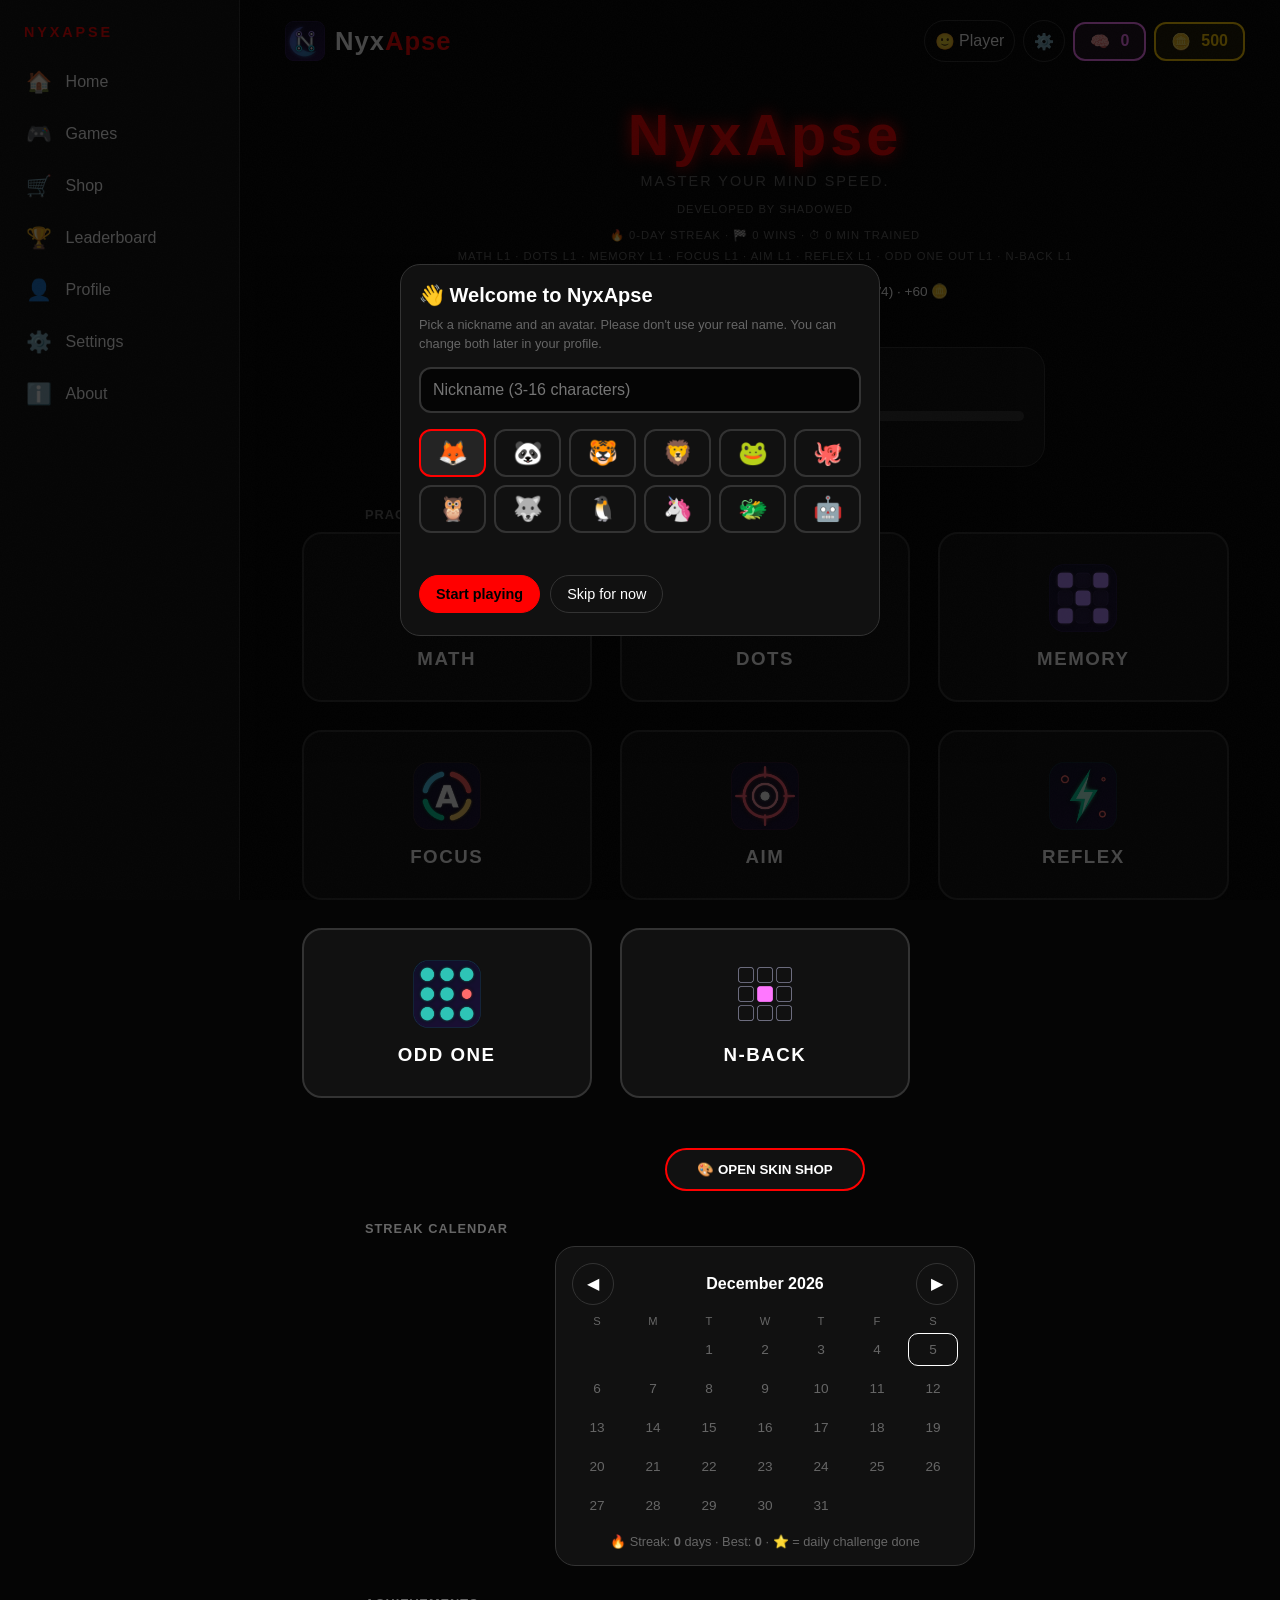
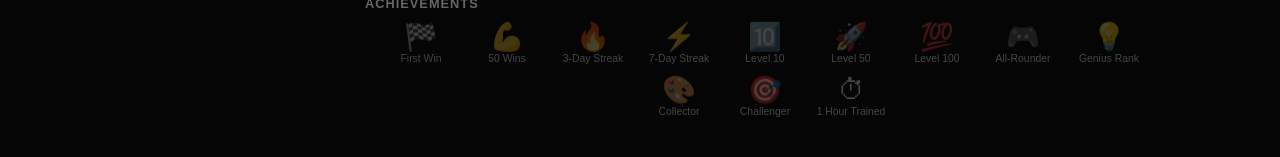
==== commit 0609da16: "Add files via upload" ====
--- a/index.html
+++ b/index.html
@@ -84,6 +84,10 @@
             <img src="oddout.png" alt="Odd One Out">
             <h3>ODD ONE</h3>
         </a>
+        <a href="nback.html" class="game-card">
+            <img src="nback.png" alt="N-Back">
+            <h3>N-BACK</h3>
+        </a>
     </div>
 
     <button onclick="toggleShop()" style="margin-top:10px; padding:12px 30px; font-weight:bold; background:var(--card); color:var(--text); border:2px solid var(--accent); border-radius:25px; cursor:pointer;">
--- a/css/shell.css
+++ b/css/shell.css
@@ -134,3 +134,20 @@
 .footer a, #bt-daily a { display: inline-block; padding: 8px 6px; }
 .bt-x { width: 40px; height: 40px; }
 .hint a { display: inline-block; padding: 8px 6px; }
+
+/* ---- Colorblind-friendly mode (html.bt-cb) ---- */
+.fbtn { border: 2px solid var(--c); color: var(--c); }
+html.bt-cb .fbtn { border-color: var(--cb); color: var(--cb); }
+html.bt-cb .fbtn::after { content: ' ' attr(data-sym); }
+html.bt-cb .block.correct { background: #0072B2; box-shadow: none; }
+html.bt-cb .block.wrong { background: #D55E00; box-shadow: none; }
+html.bt-cb .block.correct, html.bt-cb .block.wrong { display: flex; align-items: center; justify-content: center; color: #fff; font-weight: 900; font-size: 1.8rem; }
+html.bt-cb .block.correct::after { content: '✓'; }
+html.bt-cb .block.wrong::after { content: '✕'; }
+
+/* ---- Leaderboard divisions ---- */
+.lb-row { cursor: pointer; }
+.lb-row .zone { width: 1.4em; text-align: center; color: var(--subtext); }
+.lb-row.z-up .zone { color: #2ec4b6; } .lb-row.z-down .zone { color: #ff6b6b; } .lb-row.z-crown .zone { color: #ffd700; }
+.lb-row.z-up { border-left: 3px solid #2ec4b6; } .lb-row.z-down { border-left: 3px solid #ff6b6b; } .lb-row.z-crown { border-left: 3px solid #ffd700; }
+.div-line { display: flex; justify-content: space-between; align-items: center; gap: 10px; padding: 8px 4px; margin: 6px 0; border-top: 1px solid var(--border); border-bottom: 1px solid var(--border); font-size: 1.05rem; }
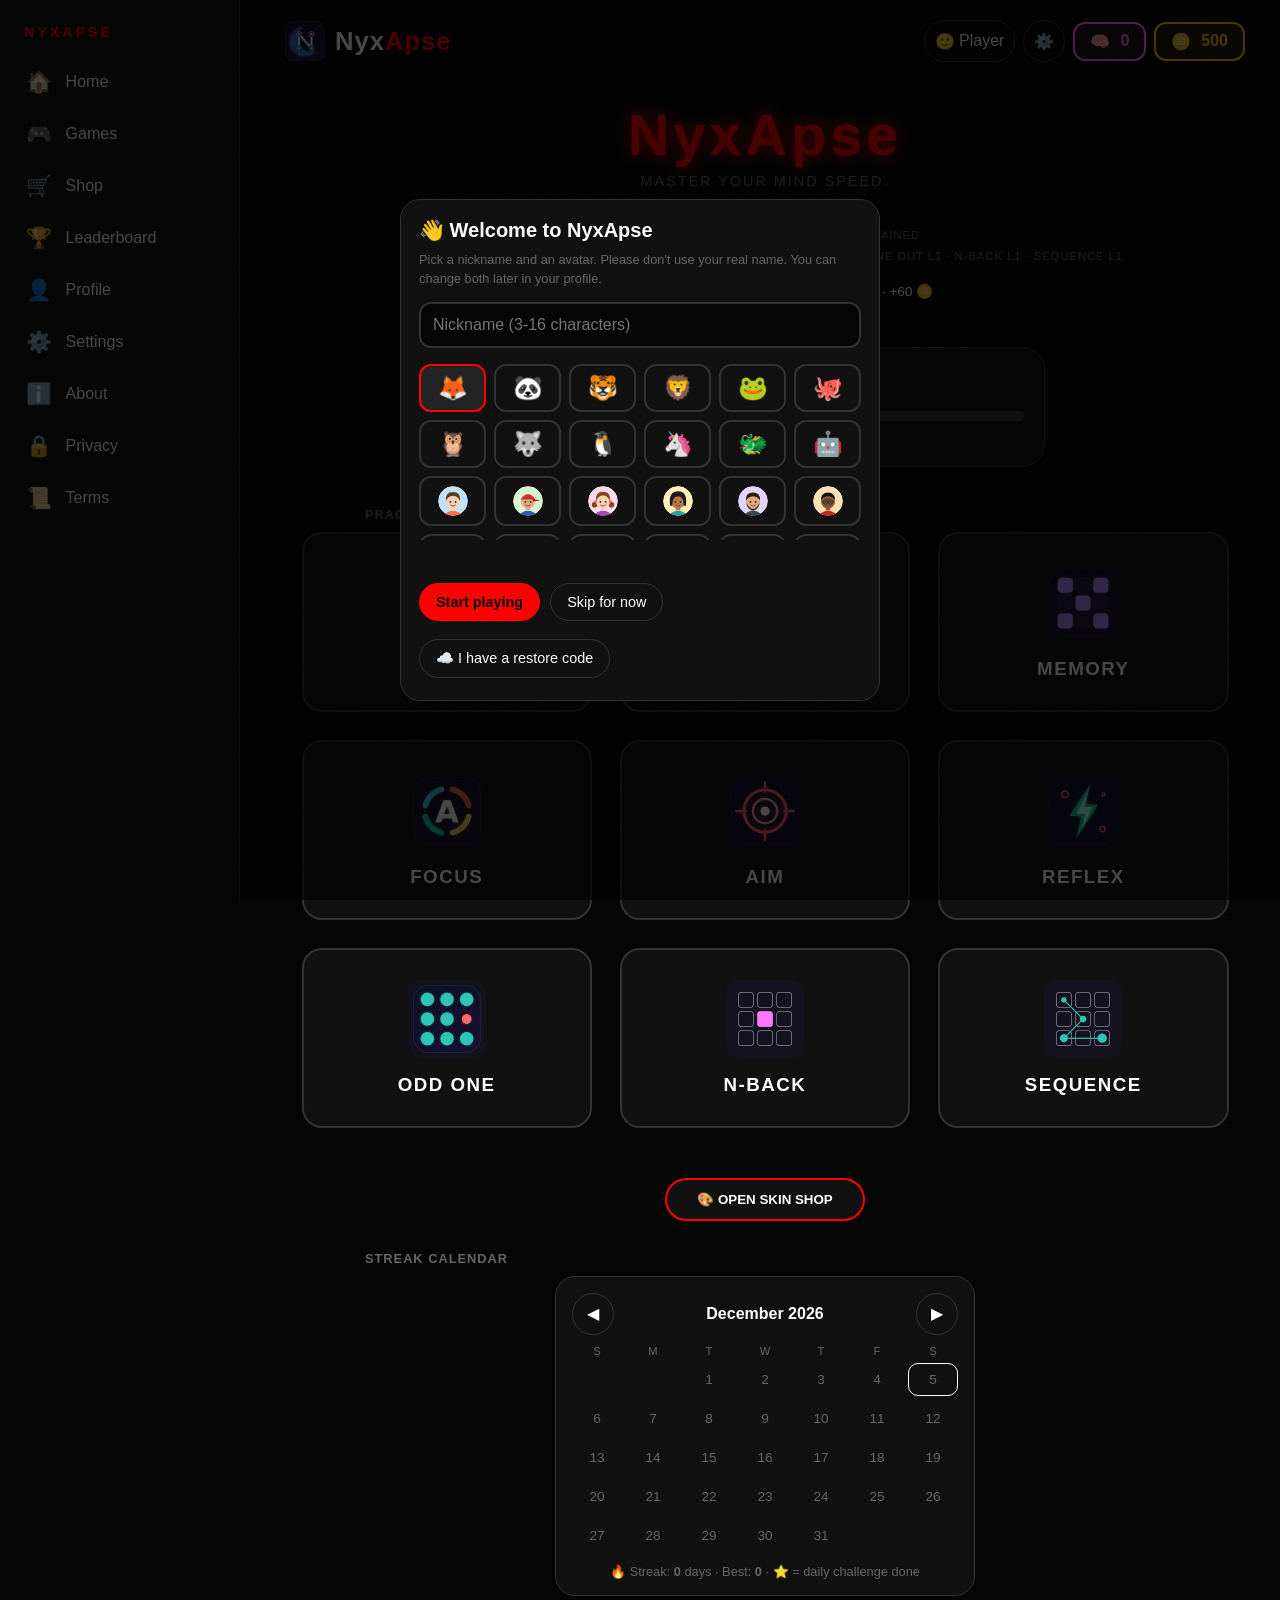
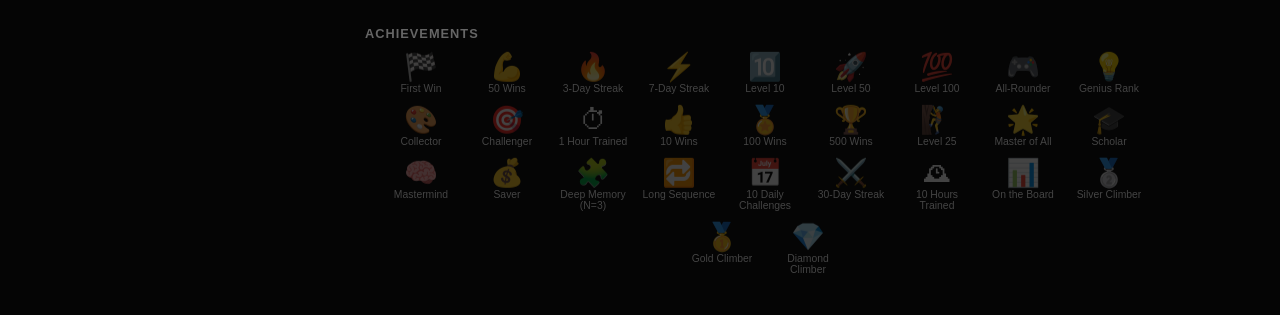
==== commit 229515af: "Add files via upload" ====
--- a/index.html
+++ b/index.html
@@ -88,6 +88,10 @@
             <img src="nback.png" alt="N-Back">
             <h3>N-BACK</h3>
         </a>
+        <a href="sequence.html" class="game-card">
+            <img src="sequence.png" alt="Sequence">
+            <h3>SEQUENCE</h3>
+        </a>
     </div>
 
     <button onclick="toggleShop()" style="margin-top:10px; padding:12px 30px; font-weight:bold; background:var(--card); color:var(--text); border:2px solid var(--accent); border-radius:25px; cursor:pointer;">
@@ -119,12 +123,16 @@
         <button onclick="NX.go('profile')"><span>👤</span>Profile</button>
         <button onclick="NX.go('settings')"><span>⚙️</span>Settings</button>
         <button onclick="NX.go('about')"><span>ℹ️</span>About</button>
+        <button onclick="NX.go('privacy')"><span>🔒</span>Privacy</button>
+        <button onclick="NX.go('terms')"><span>📜</span>Terms</button>
     </nav>
 
     <script src="js/theme.js?v=1.0.0"></script>
     <script src="js/game.js?v=1.0.0"></script>
     <script src="js/shell.js?v=1.0.0"></script>
     <script src="js/config.js?v=1.0.0"></script>
+    <script src="js/avatars.js?v=1.0.0"></script>
+    <script src="js/namefilter.js?v=1.0.0"></script>
     <script src="js/leaderboard.js?v=1.0.0"></script>
     <script src="js/index.js?v=1.0.0"></script>
 </body>
--- a/css/index.css
+++ b/css/index.css
@@ -79,7 +79,7 @@
     color: var(--text); transition: 0.3s; display: flex; flex-direction: column; align-items: center;
 }
 .game-card:hover { border-color: var(--accent); transform: translateY(-5px); box-shadow: 0 0 15px var(--shadow-color); }
-.game-card img { width: 50px; height: 50px; margin-bottom: 10px; object-fit: contain; }
+.game-card img { width: 50px; height: 50px; margin-bottom: 10px; object-fit: contain; background: #14121f; border-radius: 14px; padding: 5px; }   /* same dark tile in both themes so the icons always match */
 
 #shop-overlay { position: fixed; inset: 0; background: var(--overlay); display: none; flex-direction: column; align-items: center; justify-content: center; z-index: 1000; }
 .shop-grid { display: grid; grid-template-columns: repeat(4, 1fr); gap: 15px; margin-bottom: 30px; }
--- a/css/ui.css
+++ b/css/ui.css
@@ -111,3 +111,7 @@
 html.kb body:has(#input-area) #stats, html.kb body:has(#input-area) > div[style*="font-size:1.2rem"] { margin-top: 4px !important; }
 html.kb body:has(#input-area) #input-area { margin-top: 6px !important; margin-bottom: 6px; }
 html.kb #ans { padding: 8px !important; font-size: 1.3rem !important; }
+
+/* ---- Performance: keep game areas isolated so the browser repaints less ---- */
+#game-container { contain: layout paint; touch-action: manipulation; user-select: none; -webkit-user-select: none; -webkit-tap-highlight-color: transparent; }
+body { overscroll-behavior: none; }
--- a/css/shell.css
+++ b/css/shell.css
@@ -151,3 +151,84 @@
 .lb-row.z-up .zone { color: #2ec4b6; } .lb-row.z-down .zone { color: #ff6b6b; } .lb-row.z-crown .zone { color: #ffd700; }
 .lb-row.z-up { border-left: 3px solid #2ec4b6; } .lb-row.z-down { border-left: 3px solid #ff6b6b; } .lb-row.z-crown { border-left: 3px solid #ffd700; }
 .div-line { display: flex; justify-content: space-between; align-items: center; gap: 10px; padding: 8px 4px; margin: 6px 0; border-top: 1px solid var(--border); border-bottom: 1px solid var(--border); font-size: 1.05rem; }
+
+/* ---- Menu and popup animations (gated by html.bt-anim; never applied to the games themselves) ---- */
+@keyframes nx-fade { from { opacity: 0; } to { opacity: 1; } }
+@keyframes nx-rise { from { opacity: 0; transform: translateY(12px); } to { opacity: 1; transform: none; } }
+@keyframes nx-sheet { from { opacity: 0; transform: translateY(26px) scale(.95); } to { opacity: 1; transform: none; } }
+@keyframes nx-bounce { 0% { opacity: 0; transform: scale(.6); } 60% { transform: scale(1.08); } 100% { opacity: 1; transform: none; } }
+@keyframes nx-glow { 0%, 100% { filter: drop-shadow(0 0 2px #ff7a18); } 50% { filter: drop-shadow(0 0 8px #ffd000); } }
+.sup { font-size: .75em; vertical-align: super; margin-left: 1px; font-weight: bold; }
+html.bt-anim body > header, html.bt-anim .title-area { animation: nx-fade .4s ease both; }
+html.bt-anim .bt-modal, html.bt-anim .bt-help { animation: nx-fade .2s ease both; }
+html.bt-anim .bt-modal > .bt-card, html.bt-anim .bt-help-box { animation: nx-sheet .32s cubic-bezier(.2, .9, .3, 1.1) both; }
+html.bt-anim .bt-card > *:nth-child(2) { animation: nx-rise .35s ease both; animation-delay: 60ms; }
+html.bt-anim .bt-card > *:nth-child(3) { animation: nx-rise .35s ease both; animation-delay: 90ms; }
+html.bt-anim .bt-card > *:nth-child(4) { animation: nx-rise .35s ease both; animation-delay: 120ms; }
+html.bt-anim .bt-card > *:nth-child(5) { animation: nx-rise .35s ease both; animation-delay: 150ms; }
+html.bt-anim .bt-card > *:nth-child(6) { animation: nx-rise .35s ease both; animation-delay: 180ms; }
+html.bt-anim .bt-card > *:nth-child(7) { animation: nx-rise .35s ease both; animation-delay: 210ms; }
+html.bt-anim .bt-card > *:nth-child(8) { animation: nx-rise .35s ease both; animation-delay: 240ms; }
+html.bt-anim .bt-card > *:nth-child(9) { animation: nx-rise .35s ease both; animation-delay: 270ms; }
+html.bt-anim .bt-card > *:nth-child(10) { animation: nx-rise .35s ease both; animation-delay: 300ms; }
+html.bt-anim .bt-card > *:nth-child(11) { animation: nx-rise .35s ease both; animation-delay: 330ms; }
+html.bt-anim .bt-card > *:nth-child(12) { animation: nx-rise .35s ease both; animation-delay: 360ms; }
+html.bt-anim .bt-card > *:nth-child(13) { animation: nx-rise .35s ease both; animation-delay: 390ms; }
+html.bt-anim .bt-card > *:nth-child(14) { animation: nx-rise .35s ease both; animation-delay: 420ms; }
+html.bt-anim .bt-card > *:nth-child(15) { animation: nx-rise .35s ease both; animation-delay: 450ms; }
+html.bt-anim #btn-container > * { animation: nx-sheet .3s ease both; }
+html.bt-anim #btn-container h1 { animation: nx-bounce .5s ease both; }
+html.bt-anim .lb-row { animation: nx-rise .3s ease both; }
+html.bt-anim #dock { transition: transform .32s cubic-bezier(.2, .9, .3, 1); }
+html.bt-anim button, html.bt-anim .game-card, html.bt-anim .lb-row { transition: transform .12s ease, box-shadow .2s ease, background .2s ease, border-color .2s ease; }
+html.bt-anim button:active:not(:disabled), html.bt-anim .game-card:active { transform: scale(.96); }
+html.bt-anim .shield.legend { animation: nx-glow 2.4s ease-in-out infinite; }
+
+/* ---- Page transitions (leaving and entering) ---- */
+@keyframes nx-zoom-in { from { opacity: 0; transform: scale(.93); } to { opacity: 1; transform: none; } }
+@keyframes nx-slide-in { from { opacity: 0; transform: translateX(36px); } to { opacity: 1; transform: none; } }
+@keyframes nx-back-in { from { opacity: 0; transform: translateX(-36px); } to { opacity: 1; transform: none; } }
+@keyframes nx-zoom-out { to { opacity: 0; transform: scale(1.06); } }
+@keyframes nx-slide-out { to { opacity: 0; transform: translateX(-36px); } }
+@keyframes nx-back-out { to { opacity: 0; transform: translateX(36px); } }
+html.bt-anim body { animation: nx-fade .35s ease both; }
+html.bt-anim[data-enter="zoom"] body { animation: nx-zoom-in .38s cubic-bezier(.2, .9, .3, 1) both; }
+html.bt-anim[data-enter="slide"] body { animation: nx-slide-in .38s cubic-bezier(.2, .9, .3, 1) both; }
+html.bt-anim[data-enter="back"] body { animation: nx-back-in .38s cubic-bezier(.2, .9, .3, 1) both; }
+html.bt-anim.nx-leave-zoom body { animation: nx-zoom-out .23s ease both; }
+html.bt-anim.nx-leave-slide body { animation: nx-slide-out .23s ease both; }
+html.bt-anim.nx-leave-back body { animation: nx-back-out .23s ease both; }
+
+/* ---- Closing popups ---- */
+@keyframes nx-fade-out { to { opacity: 0; } }
+@keyframes nx-sheet-out { to { opacity: 0; transform: translateY(24px) scale(.95); } }
+html.bt-anim .bt-modal.bt-out, html.bt-anim .bt-help.bt-out { animation: nx-fade-out .2s ease both; }
+html.bt-anim .bt-modal.bt-out > .bt-card, html.bt-anim .bt-help.bt-out .bt-help-box { animation: nx-sheet-out .2s ease both; }
+
+/* ---- Scroll reveal: each card flies in from a different direction ---- */
+html.bt-anim .nx-reveal { opacity: 0; }
+html.bt-anim .nx-reveal[data-fx="up"] { transform: translateY(32px); }
+html.bt-anim .nx-reveal[data-fx="left"] { transform: translateX(-36px); }
+html.bt-anim .nx-reveal[data-fx="right"] { transform: translateX(36px); }
+html.bt-anim .nx-reveal[data-fx="zoom"] { transform: scale(.82); }
+html.bt-anim .nx-reveal.nx-in { opacity: 1; transform: none; transition: opacity .55s ease, transform .55s cubic-bezier(.2, .9, .3, 1); }
+
+/* ---- Settings tabs: each tab fits the screen, so nothing needs scrolling down ---- */
+.tabs { display: flex; gap: 6px; overflow-x: auto; margin: 4px 0 10px; padding-bottom: 4px; -webkit-overflow-scrolling: touch; }
+.tabs button { flex: 0 0 auto; padding: 7px 12px; border-radius: 16px; border: 1px solid var(--border); background: transparent; color: var(--text); cursor: pointer; font-size: .9rem; white-space: nowrap; }
+.tabs button.on { background: var(--accent); color: #000; border-color: var(--accent); font-weight: bold; }
+.tab { display: none; } .tab.on { display: block; }
+
+/* ---- Drawn avatar icons ---- */
+.avs { display: inline-block; vertical-align: middle; border-radius: 50%; }
+.av-grid { max-height: 176px; overflow-y: auto; }
+.av { display: inline-flex; align-items: center; justify-content: center; }
+
+/* ---- Restore code screen ---- */
+.code-box { text-align: center; padding: 12px; margin: 10px 0; border: 2px dashed var(--accent); border-radius: 14px; }
+.code-box .code { font-size: 2rem; font-weight: bold; letter-spacing: .12em; font-variant-numeric: tabular-nums; margin-top: 4px; }
+
+/* compact rows so the timers tab fits on a phone without scrolling */
+.tab[data-tab="games"] .row { padding-top: 1px; padding-bottom: 1px; } .tab[data-tab="games"] .hint { margin: 2px 0; }
+.tab[data-tab="games"] h3 { margin: 4px 0; }
+.tab[data-tab="games"] > h3 { display: none; }
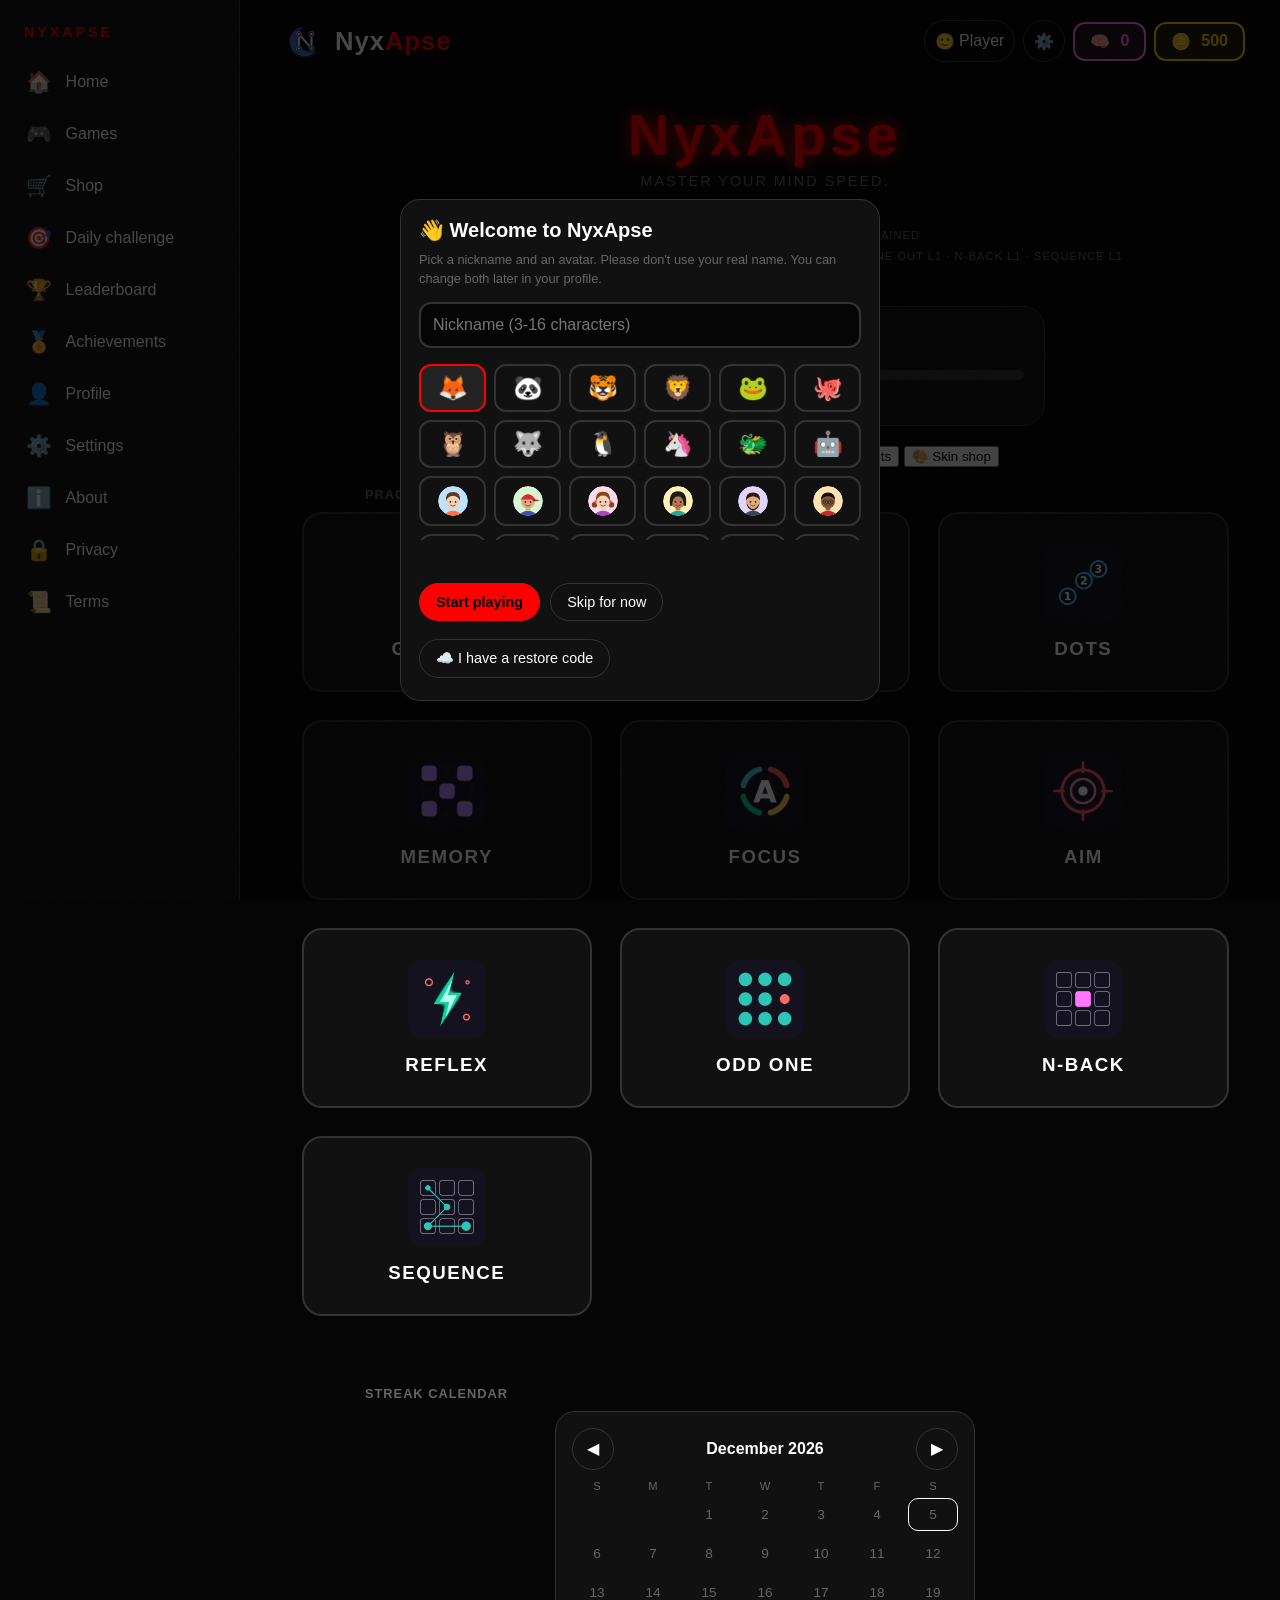
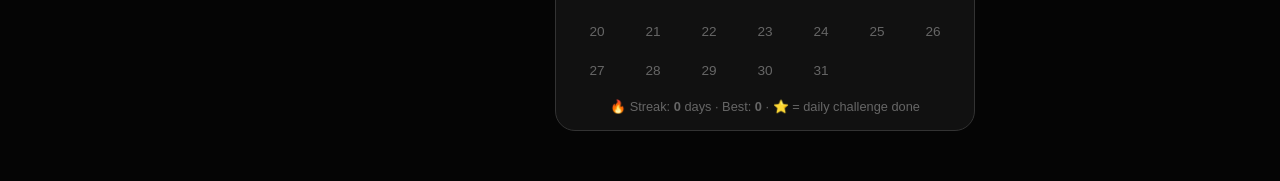
==== commit d0ad3d1b: "Add files via upload" ====
--- a/index.html
+++ b/index.html
@@ -8,7 +8,7 @@
     <link rel="manifest" href="manifest.json">
     <meta name="theme-color" content="#050505">
     <meta property="og:title" content="NyxApse - Master your mind speed">
-    <meta property="og:description" content="6 brain games, ranks, skins and daily streaks. Free to play.">
+    <meta property="og:description" content="10 brain games, ranks, skins and daily streaks. Free to play.">
     <meta property="og:image" content="https://shadowed-monarch.github.io/NyxApse/logo.png">
     <link rel="stylesheet" href="css/index.css?v=1.0.0">
     <link rel="stylesheet" href="css/ui.css?v=1.0.0">
@@ -41,7 +41,6 @@
         <p>Master your mind speed.</p>
         <div class="dev-credit">DEVELOPED BY SHADOWED</div>
         <div id="bt-stats" class="dev-credit" style="line-height:1.8"></div>
-        <div id="bt-daily" style="margin-top:10px;font-size:0.85rem;color:var(--text)"></div>
     </div>
 
     <div class="rank-container">
@@ -53,9 +52,20 @@
         <div id="next-rank-info" style="color:var(--subtext); font-size:0.8rem; margin-top:10px;"></div>
     </div>
 
+    <div class="quick-row">
+        <button class="quick-btn" onclick="NX.openDaily()">🎯 Daily challenge <small id="daily-state"></small></button>
+        <button class="quick-btn" onclick="NX.openRanks()">🏆 Leaderboard</button>
+        <button class="quick-btn" onclick="NX.openAch()">🏅 Achievements <small id="ach-state"></small></button>
+        <button class="quick-btn" onclick="toggleShop()">🎨 Skin shop</button>
+    </div>
+
     <div class="section-label">PRACTICE MODULES</div>
 
     <div class="game-grid">
+        <a href="grammar.html" class="game-card">
+            <img src="grammar.png" alt="Grammar">
+            <h3>GRAMMAR</h3>
+        </a>
         <a href="math.html" class="game-card">
             <img src="maths.png" alt="Math">
             <h3>MATH</h3>
@@ -94,15 +104,11 @@
         </a>
     </div>
 
-    <button onclick="toggleShop()" style="margin-top:10px; padding:12px 30px; font-weight:bold; background:var(--card); color:var(--text); border:2px solid var(--accent); border-radius:25px; cursor:pointer;">
-        🎨 OPEN SKIN SHOP
-    </button>
     
     <div class="section-label" style="margin-top:30px">STREAK CALENDAR</div>
     <div id="bt-cal"></div>
 
-    <div class="section-label" style="margin-top:20px">ACHIEVEMENTS</div>
-    <div id="bt-ach" style="display:flex;flex-wrap:wrap;gap:10px;justify-content:center;width:90%;max-width:800px;margin-bottom:40px"></div>
+<div style="height:40px"></div>
 
     <div id="shop-overlay">
         <h2 style="color:var(--text); margin-bottom:8px;">CHOOSE SKIN</h2>
@@ -119,7 +125,9 @@
         <button onclick="NX.go('home')"><span>🏠</span>Home</button>
         <button onclick="NX.go('games')"><span>🎮</span>Games</button>
         <button onclick="NX.go('shop')"><span>🛒</span>Shop</button>
+        <button onclick="NX.go('daily')"><span>🎯</span>Daily challenge</button>
         <button onclick="NX.go('ranks')"><span>🏆</span>Leaderboard</button>
+        <button onclick="NX.go('ach')"><span>🏅</span>Achievements</button>
         <button onclick="NX.go('profile')"><span>👤</span>Profile</button>
         <button onclick="NX.go('settings')"><span>⚙️</span>Settings</button>
         <button onclick="NX.go('about')"><span>ℹ️</span>About</button>
--- a/css/shell.css
+++ b/css/shell.css
@@ -228,7 +228,14 @@
 .code-box { text-align: center; padding: 12px; margin: 10px 0; border: 2px dashed var(--accent); border-radius: 14px; }
 .code-box .code { font-size: 2rem; font-weight: bold; letter-spacing: .12em; font-variant-numeric: tabular-nums; margin-top: 4px; }
 
-/* compact rows so the timers tab fits on a phone without scrolling */
-.tab[data-tab="games"] .row { padding-top: 1px; padding-bottom: 1px; } .tab[data-tab="games"] .hint { margin: 2px 0; }
-.tab[data-tab="games"] h3 { margin: 4px 0; }
-.tab[data-tab="games"] > h3 { display: none; }
+/* ---------- Settings: a side panel that slides in from the right ---------- */
+.bt-modal.bt-side { align-items: stretch; justify-content: flex-end; padding: 0; }
+.bt-modal.bt-side > .bt-card { width: min(420px, 92vw); max-width: none; height: 100%; max-height: none; border-radius: 20px 0 0 20px; border-right: 0; padding: calc(14px + env(safe-area-inset-top, 0px)) 16px calc(22px + env(safe-area-inset-bottom, 0px)); box-shadow: -8px 0 28px rgba(0, 0, 0, .45); overscroll-behavior: contain; }
+.bt-side .bt-head { position: sticky; top: calc(-14px - env(safe-area-inset-top, 0px)); z-index: 3; background: var(--panel, #111); margin: calc(-14px - env(safe-area-inset-top, 0px)) -16px 0; padding: calc(14px + env(safe-area-inset-top, 0px)) 16px 8px; }
+.bt-side .tabs { flex-wrap: wrap; overflow: visible; }
+@keyframes nx-side { from { transform: translateX(100%); } to { transform: none; } }
+@keyframes nx-side-out { to { transform: translateX(100%); } }
+html.bt-anim .bt-modal.bt-side > .bt-card { animation: nx-side .28s cubic-bezier(.2, .8, .3, 1) both; }
+html.bt-anim .bt-modal.bt-side.bt-out > .bt-card { animation: nx-side-out .2s ease both; }
+html.bt-anim .bt-side > .bt-card > * { animation: none !important; }
+@media (min-width: 900px) { .bt-modal.bt-side > .bt-card { width: 440px; } }
